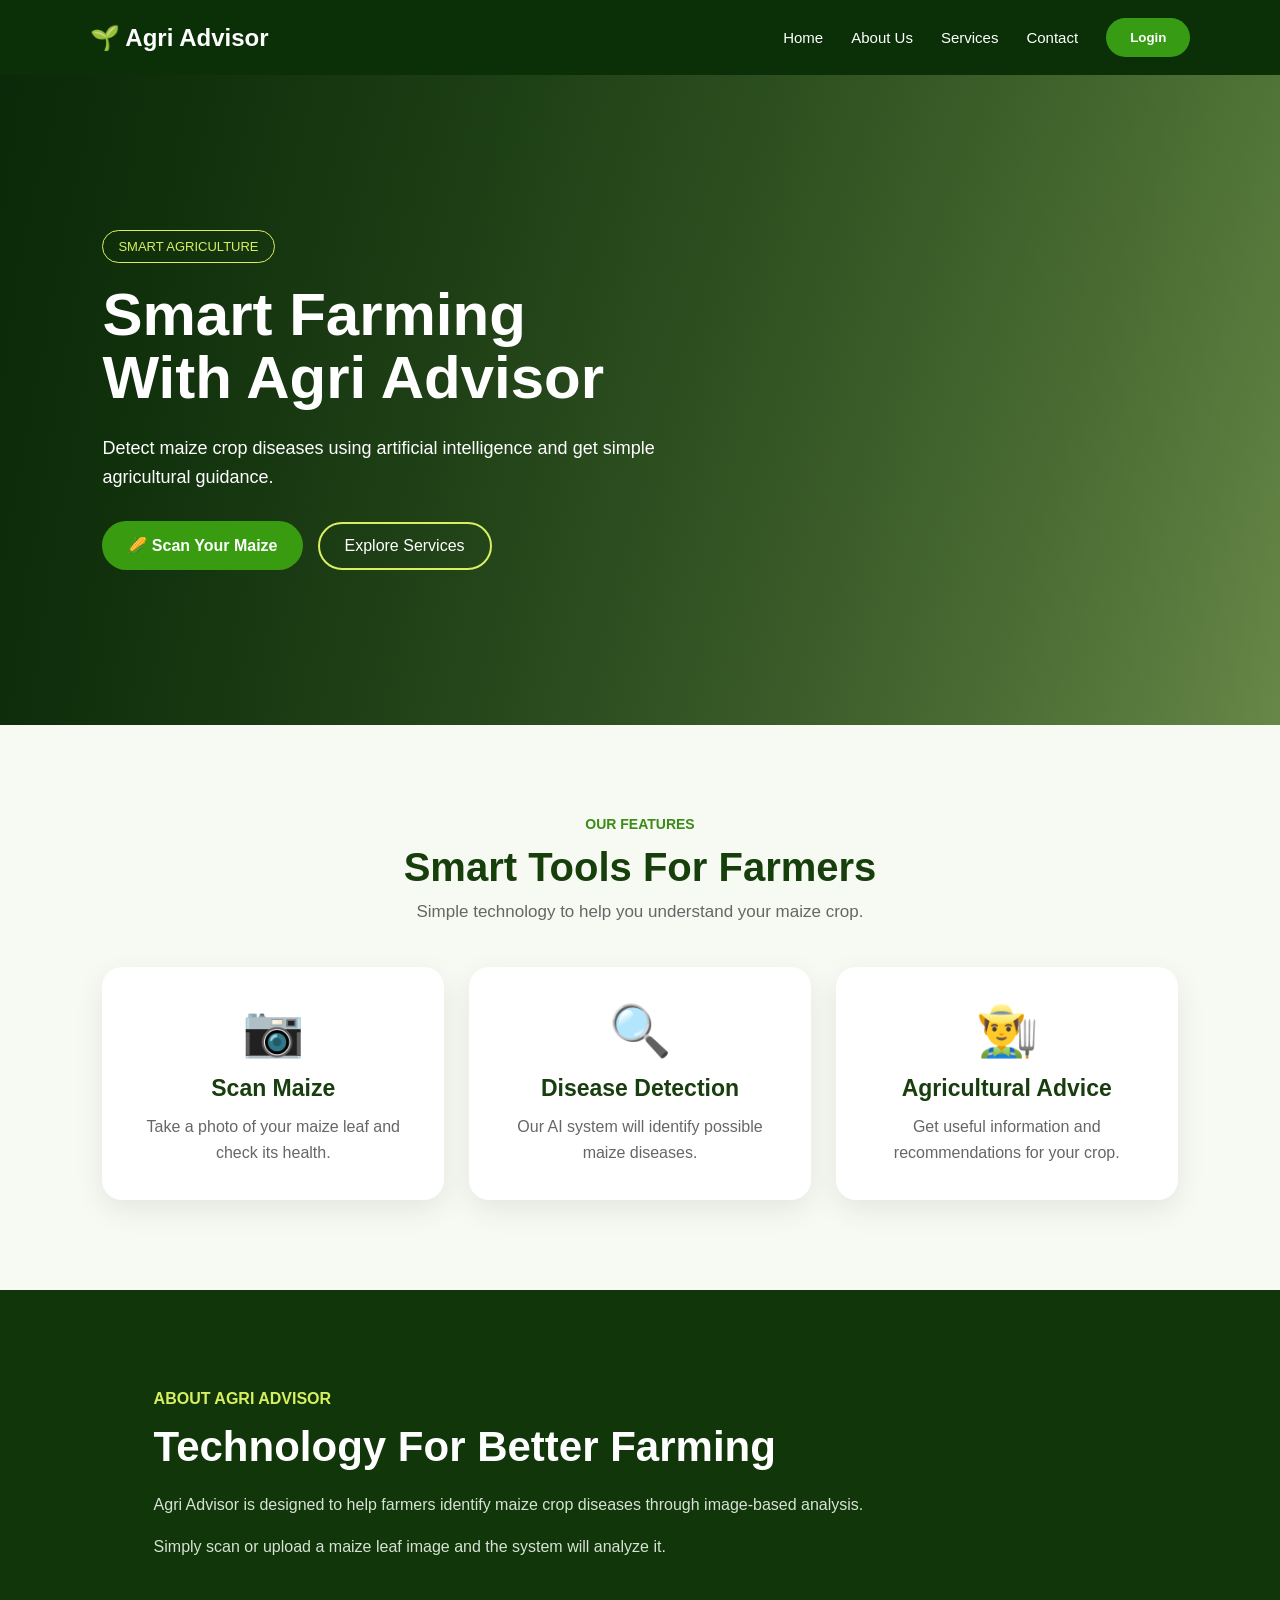
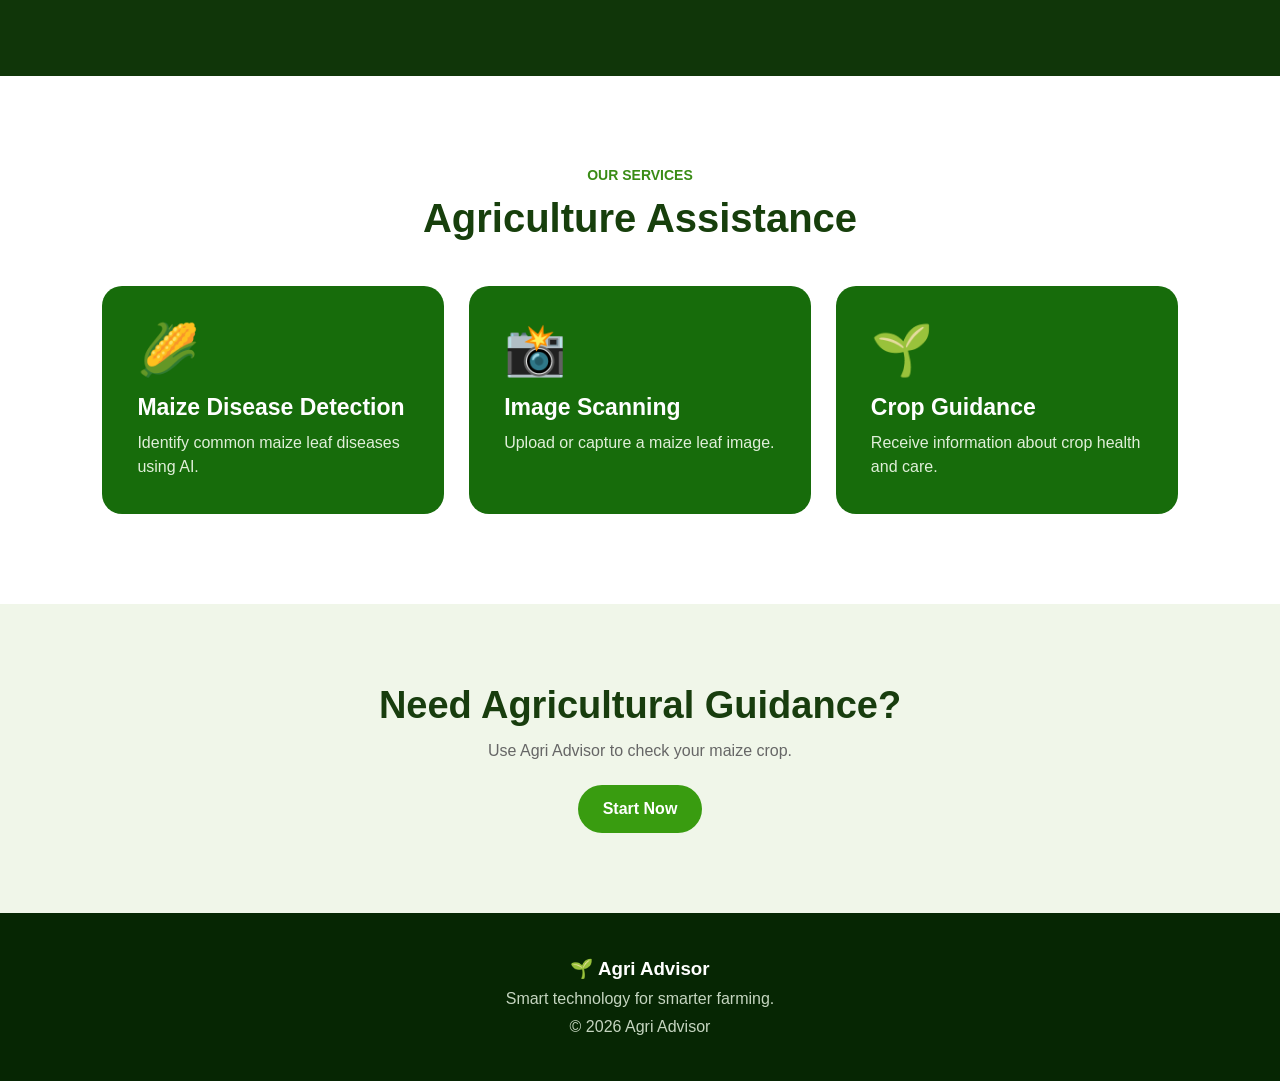
==== index.html @ 48e2f0b3 "Initial commit - Agri Advisor maize disease detection" ====
<!DOCTYPE html>
<html lang="en">

<head>

    <meta charset="UTF-8">

    <meta name="viewport" content="width=device-width, initial-scale=1.0">

    <title>Agri Advisor</title>

    <link rel="stylesheet" href="style.css">

</head>

<body>

    <!-- NAVIGATION BAR -->

    <nav class="navbar">

        <div class="logo">
            🌱 Agri Advisor
        </div>

        <div class="nav-links">

            <a href="#home">Home</a>

            <a href="#about">About Us</a>

            <a href="#services">Services</a>

            <a href="#contact">Contact</a>

            <button onclick="openLogin()">
                Login
            </button>

        </div>

    </nav>


    <!-- HOME / HERO SECTION -->

    <section class="hero" id="home">

        <div class="hero-content">

            <span class="small-title">
                SMART AGRICULTURE
            </span>

            <h1>
                Smart Farming<br>
                With Agri Advisor
            </h1>

            <p>
                Detect maize crop diseases using
                artificial intelligence and get
                simple agricultural guidance.
            </p>

            <div class="hero-buttons">

                <button
                    class="primary-button"
                    onclick="openLogin()">

                    🌽 Scan Your Maize

                </button>

                <a
                    href="#services"
                    class="secondary-button">

                    Explore Services

                </a>

            </div>

        </div>

    </section>


    <!-- FEATURES -->

    <section class="features">

        <div class="section-heading">

            <span>OUR FEATURES</span>

            <h2>
                Smart Tools For Farmers
            </h2>

            <p>
                Simple technology to help you
                understand your maize crop.
            </p>

        </div>


        <div class="feature-container">


            <div class="feature-card">

                <div class="icon">
                    📷
                </div>

                <h3>
                    Scan Maize
                </h3>

                <p>
                    Take a photo of your maize leaf
                    and check its health.
                </p>

            </div>


            <div class="feature-card">

                <div class="icon">
                    🔍
                </div>

                <h3>
                    Disease Detection
                </h3>

                <p>
                    Our AI system will identify
                    possible maize diseases.
                </p>

            </div>


            <div class="feature-card">

                <div class="icon">
                    👨‍🌾
                </div>

                <h3>
                    Agricultural Advice
                </h3>

                <p>
                    Get useful information and
                    recommendations for your crop.
                </p>

            </div>

        </div>

    </section>


    <!-- ABOUT -->

    <section class="about" id="about">

        <div>

            <span>ABOUT AGRI ADVISOR</span>

            <h2>
                Technology For Better Farming
            </h2>

            <p>
                Agri Advisor is designed to help
                farmers identify maize crop diseases
                through image-based analysis.
            </p>

            <p>
                Simply scan or upload a maize leaf
                image and the system will analyze it.
            </p>

        </div>

    </section>


    <!-- SERVICES -->

    <section class="services" id="services">

        <div class="section-heading">

            <span>OUR SERVICES</span>

            <h2>
                Agriculture Assistance
            </h2>

        </div>


        <div class="service-container">

            <div class="service-card">

                🌽

                <h3>
                    Maize Disease Detection
                </h3>

                <p>
                    Identify common maize leaf
                    diseases using AI.
                </p>

            </div>


            <div class="service-card">

                📸

                <h3>
                    Image Scanning
                </h3>

                <p>
                    Upload or capture a maize
                    leaf image.
                </p>

            </div>


            <div class="service-card">

                🌱

                <h3>
                    Crop Guidance
                </h3>

                <p>
                    Receive information about
                    crop health and care.
                </p>

            </div>

        </div>

    </section>


    <!-- CONTACT -->

    <section class="contact" id="contact">

        <h2>
            Need Agricultural Guidance?
        </h2>

        <p>
            Use Agri Advisor to check your maize crop.
        </p>

        <button
            class="primary-button"
            onclick="openLogin()">

            Start Now

        </button>

    </section>


    <!-- FOOTER -->

    <footer>

        <h3>🌱 Agri Advisor</h3>

        <p>
            Smart technology for smarter farming.
        </p>

        <p>
            © 2026 Agri Advisor
        </p>

    </footer>


    <!-- LOGIN POPUP -->

    <div class="login-overlay" id="loginOverlay">

        <div class="login-box">

            <button
                class="close-button"
                onclick="closeLogin()">

                ×

            </button>

            <h2>Login</h2>

            <p>
                Welcome back! Please login to continue.
            </p>


            <div class="input-box">

                <input
                    type="text"
                    placeholder="User Name"
                    id="username">

                <span>👤</span>

            </div>


            <div class="input-box">

                <input
                    type="password"
                    placeholder="Password"
                    id="password">

                <span
                    onclick="togglePassword()">

                    👁

                </span>

            </div>


            <label class="remember">

                <input type="checkbox">

                Remember me

            </label>


            <button
                class="login-button"
                onclick="login()">

                Login

            </button>


            <p class="signup-text">

                Don't have an account?
                <a href="#">Signup</a>

            </p>

        </div>

    </div>


    <script src="script.js"></script>

</body>

</html>
---- style.css ----
* {
    margin: 0;
    padding: 0;
    box-sizing: border-box;
}

html {
    scroll-behavior: smooth;
}

body {
    font-family: Arial, sans-serif;
    color: #183d0e;
}


/* =========================
   NAVBAR
========================= */

.navbar {
    height: 75px;

    padding: 0 7%;

    display: flex;

    justify-content: space-between;

    align-items: center;

    background: #0b3008;

    color: white;
}

.logo {
    font-size: 24px;

    font-weight: bold;
}

.nav-links {
    display: flex;

    align-items: center;

    gap: 28px;
}

.nav-links a {
    color: white;

    text-decoration: none;

    font-size: 15px;
}

.nav-links a:hover {
    color: #d8ef61;
}

.nav-links button {
    border: none;

    background: #379b14;

    color: white;

    padding: 12px 24px;

    border-radius: 25px;

    cursor: pointer;

    font-weight: bold;
}


/* =========================
   HERO
========================= */

.hero {
    min-height: 650px;

    display: flex;

    align-items: center;

    padding: 80px 8%;

    background:
        linear-gradient(
            90deg,
            rgba(5, 35, 5, 0.88),
            rgba(5, 35, 5, 0.25)
        ),
        linear-gradient(
            135deg,
            #315b20,
            #87a95d
        );

    color: white;
}

.hero-content {
    max-width: 650px;
}

.small-title {
    display: inline-block;

    border: 1px solid #d8ef61;

    padding: 8px 15px;

    border-radius: 20px;

    color: #d8ef61;

    font-size: 13px;

    margin-bottom: 20px;
}

.hero h1 {
    font-size: 60px;

    line-height: 1.05;

    margin-bottom: 25px;
}

.hero p {
    max-width: 560px;

    font-size: 18px;

    line-height: 1.6;

    margin-bottom: 30px;
}

.hero-buttons {
    display: flex;

    gap: 15px;

    align-items: center;
}

.primary-button {
    border: none;

    background: #399c10;

    color: white;

    padding: 15px 25px;

    border-radius: 30px;

    font-size: 16px;

    font-weight: bold;

    cursor: pointer;
}

.primary-button:hover {
    background: #2e800c;
}

.secondary-button {
    color: white;

    border: 2px solid #d8ef61;

    padding: 13px 25px;

    border-radius: 30px;

    text-decoration: none;
}


/* =========================
   SECTION HEADING
========================= */

.section-heading {
    text-align: center;

    margin-bottom: 45px;
}

.section-heading span {
    color: #3a8c16;

    font-size: 14px;

    font-weight: bold;
}

.section-heading h2 {
    font-size: 40px;

    margin: 12px 0;

    color: #173f0c;
}

.section-heading p {
    color: #666;

    font-size: 17px;
}


/* =========================
   FEATURES
========================= */

.features {
    padding: 90px 8%;

    background: #f7f9f3;
}

.feature-container {
    display: grid;

    grid-template-columns:
        repeat(3, 1fr);

    gap: 25px;
}

.feature-card {
    background: white;

    padding: 35px;

    border-radius: 20px;

    box-shadow:
        0 10px 30px rgba(0, 0, 0, 0.08);

    text-align: center;

    transition: 0.3s;
}

.feature-card:hover {
    transform: translateY(-8px);
}

.icon {
    font-size: 50px;

    margin-bottom: 15px;
}

.feature-card h3 {
    font-size: 23px;

    margin-bottom: 12px;
}

.feature-card p {
    color: #666;

    line-height: 1.6;
}


/* =========================
   ABOUT
========================= */

.about {
    padding: 100px 12%;

    background: #103609;

    color: white;
}

.about div {
    max-width: 750px;
}

.about span {
    color: #d8ef61;

    font-weight: bold;
}

.about h2 {
    font-size: 42px;

    margin: 15px 0 20px;
}

.about p {
    line-height: 1.7;

    color: #d7e2d4;

    margin-bottom: 15px;
}


/* =========================
   SERVICES
========================= */

.services {
    padding: 90px 8%;
}

.service-container {
    display: grid;

    grid-template-columns:
        repeat(3, 1fr);

    gap: 25px;
}

.service-card {
    padding: 35px;

    background: #176c0b;

    color: white;

    border-radius: 20px;

    font-size: 50px;
}

.service-card h3 {
    font-size: 23px;

    margin: 15px 0 10px;
}

.service-card p {
    font-size: 16px;

    line-height: 1.5;

    color: #e0efd9;
}


/* =========================
   CONTACT
========================= */

.contact {
    padding: 80px 20px;

    text-align: center;

    background: #f0f6e9;
}

.contact h2 {
    font-size: 38px;

    margin-bottom: 15px;
}

.contact p {
    color: #666;

    margin-bottom: 25px;
}


/* =========================
   FOOTER
========================= */

footer {
    background: #062603;

    color: white;

    text-align: center;

    padding: 45px;
}

footer p {
    margin-top: 10px;

    color: #c5d5c0;
}


/* =========================
   LOGIN POPUP
========================= */

.login-overlay {
    position: fixed;

    inset: 0;

    display: none;

    justify-content: center;

    align-items: center;

    background: rgba(0, 0, 0, 0.45);

    backdrop-filter: blur(5px);

    z-index: 1000;
}

.login-overlay.active {
    display: flex;
}

.login-box {
    position: relative;

    width: 460px;

    padding: 45px;

    border: 2px solid rgba(255, 255, 255, 0.8);

    border-radius: 25px;

    background:
        rgba(255, 255, 255, 0.2);

    backdrop-filter: blur(18px);

    color: white;

    box-shadow:
        0 15px 50px rgba(0, 0, 0, 0.3);
}

.login-box h2 {
    font-size: 40px;

    margin-bottom: 10px;
}

.login-box > p {
    margin-bottom: 30px;
}

.close-button {
    position: absolute;

    right: 20px;

    top: 15px;

    border: none;

    background: transparent;

    color: white;

    font-size: 32px;

    cursor: pointer;
}

.input-box {
    position: relative;

    margin-bottom: 20px;
}

.input-box input {
    width: 100%;

    padding: 17px 50px 17px 18px;

    border-radius: 16px;

    border: 1px solid rgba(255, 255, 255, 0.7);

    background: rgba(255, 255, 255, 0.12);

    color: white;

    font-size: 16px;

    outline: none;
}

.input-box input::placeholder {
    color: white;

    opacity: 0.8;
}

.input-box span {
    position: absolute;

    right: 18px;

    top: 50%;

    transform: translateY(-50%);

    cursor: pointer;
}

.remember {
    display: block;

    margin-bottom: 25px;
}

.remember input {
    margin-right: 8px;
}

.login-button {
    width: 100%;

    padding: 16px;

    border: none;

    border-radius: 15px;

    background:
        linear-gradient(
            90deg,
            #b8d568,
            #39870f
        );

    color: white;

    font-size: 19px;

    font-weight: bold;

    cursor: pointer;
}

.signup-text {
    text-align: center;

    margin-top: 22px;
}

.signup-text a {
    color: white;

    font-weight: bold;
}


/* =========================
   MOBILE
========================= */

@media (max-width: 768px) {

    .nav-links a {
        display: none;
    }

    .hero h1 {
        font-size: 42px;
    }

    .hero-buttons {
        flex-direction: column;

        align-items: flex-start;
    }

    .feature-container,
    .service-container {
        grid-template-columns: 1fr;
    }

    .login-box {
        width: 90%;

        padding: 30px;
    }

}
/* =========================
   DASHBOARD
========================= */

.dashboard-hero {

    min-height: 500px;

    padding: 90px 8%;

    display: flex;

    align-items: center;

    color: white;

    background:
        linear-gradient(
            90deg,
            rgba(5, 40, 5, 0.9),
            rgba(5, 40, 5, 0.3)
        ),
        linear-gradient(
            135deg,
            #39722d,
            #8baa62
        );

}

.dashboard-hero h1 {

    font-size: 55px;

    line-height: 1.1;

    margin: 20px 0;

}

.dashboard-hero p {

    max-width: 600px;

    font-size: 18px;

    line-height: 1.6;

    margin-bottom: 30px;

}

.dashboard-button {

    display: inline-block;

    text-decoration: none;

}


.dashboard-section {

    padding: 90px 8%;

    background: #f5f8f1;

}


.dashboard-cards {

    display: grid;

    grid-template-columns:
        repeat(4, 1fr);

    gap: 22px;

}


.dashboard-card {

    background: white;

    padding: 30px;

    border-radius: 20px;

    box-shadow:
        0 10px 30px rgba(0,0,0,0.08);

    transition: 0.3s;

}


.dashboard-card:hover {

    transform: translateY(-7px);

}


.dashboard-icon {

    font-size: 45px;

    margin-bottom: 15px;

}


.dashboard-card h3 {

    font-size: 21px;

    color: #16470c;

    margin-bottom: 12px;

}


.dashboard-card p {

    color: #666;

    line-height: 1.6;

    margin-bottom: 20px;

}


.dashboard-card a {

    color: #328b12;

    font-weight: bold;

    text-decoration: none;

}


/* AI PROCESS */

.ai-process {

    padding: 90px 8%;

    background: #0c3507;

    color: white;

}


.ai-process .section-heading h2 {

    color: white;

}


.process-container {

    display: grid;

    grid-template-columns:
        repeat(4, 1fr);

    gap: 20px;

}


.process-card {

    padding: 30px;

    border: 1px solid
        rgba(255,255,255,0.2);

    border-radius: 20px;

}


.process-card span {

    font-size: 30px;

    color: #d8ef61;

    font-weight: bold;

}


.process-card h3 {

    margin: 15px 0;

}


.process-card p {

    color: #d5dfd2;

    line-height: 1.5;

}


/* DASHBOARD MOBILE */

@media (max-width: 900px) {

    .dashboard-cards {

        grid-template-columns:
            repeat(2, 1fr);

    }

    .process-container {

        grid-template-columns:
            repeat(2, 1fr);

    }

}


@media (max-width: 600px) {

    .dashboard-cards {

        grid-template-columns: 1fr;

    }

    .process-container {

        grid-template-columns: 1fr;

    }

    .dashboard-hero h1 {

        font-size: 40px;

    }

}
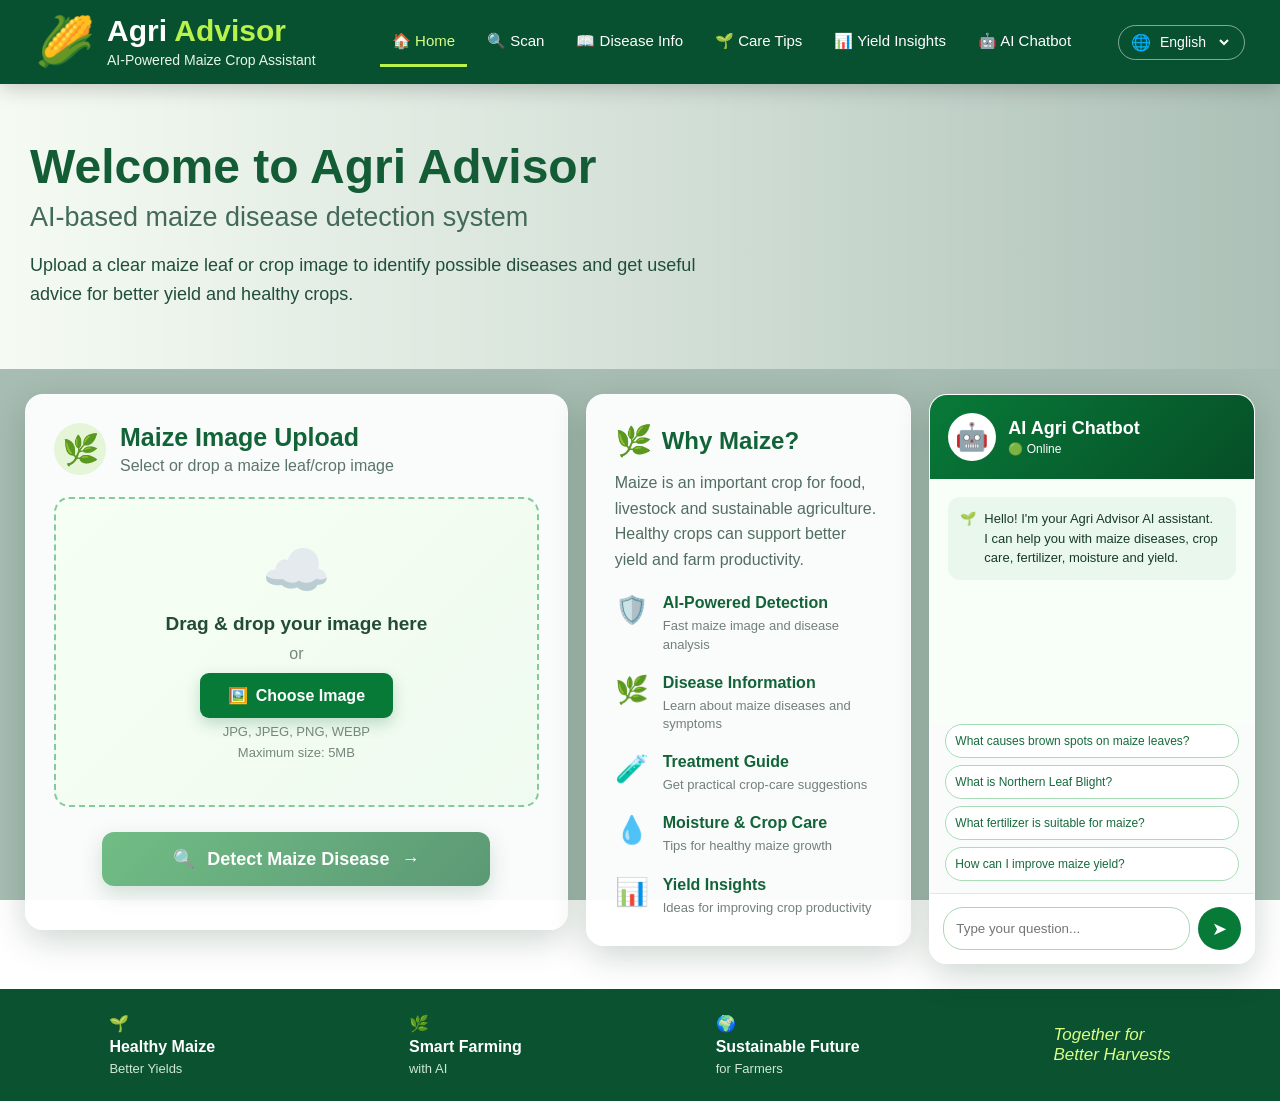
==== commit efa9f18e: "Fix maize detection UI and image upload" ====
--- a/index.html
+++ b/index.html
@@ -5,388 +5,735 @@
 
     <meta charset="UTF-8">
 
-    <meta name="viewport" content="width=device-width, initial-scale=1.0">
-
-    <title>Agri Advisor</title>
-
-    <link rel="stylesheet" href="style.css">
+    <meta
+        name="viewport"
+        content="width=device-width, initial-scale=1.0"
+    >
+
+    <title>Agri Advisor - Maize AI Assistant</title>
+
+    <link
+        rel="stylesheet"
+        href="style.css"
+    >
 
 </head>
 
+
 <body>
 
-    <!-- NAVIGATION BAR -->
-
-    <nav class="navbar">
-
-        <div class="logo">
-            🌱 Agri Advisor
+<!-- =====================================================
+     HEADER
+===================================================== -->
+
+<header class="main-header">
+
+    <div class="header-container">
+
+        <div class="brand">
+
+            <div class="brand-logo">
+                🌽
+            </div>
+
+            <div>
+
+                <h1>
+                    Agri <span>Advisor</span>
+                </h1>
+
+                <p data-i18n="tagline">
+                    AI-Powered Maize Crop Assistant
+                </p>
+
+            </div>
+
         </div>
 
-        <div class="nav-links">
-
-            <a href="#home">Home</a>
-
-            <a href="#about">About Us</a>
-
-            <a href="#services">Services</a>
-
-            <a href="#contact">Contact</a>
-
-            <button onclick="openLogin()">
-                Login
+
+        <nav class="main-nav">
+
+            <a
+                href="#home"
+                class="nav-link active"
+                data-i18n="nav_home"
+            >
+                🏠 Home
+            </a>
+
+            <a
+                href="#scan"
+                class="nav-link"
+                data-i18n="nav_scan"
+            >
+                🔍 Scan
+            </a>
+
+            <a
+                href="#disease-info"
+                class="nav-link"
+                data-i18n="nav_disease"
+            >
+                📖 Disease Info
+            </a>
+
+            <a
+                href="#care"
+                class="nav-link"
+                data-i18n="nav_care"
+            >
+                🌱 Care Tips
+            </a>
+
+            <a
+                href="#yield"
+                class="nav-link"
+                data-i18n="nav_yield"
+            >
+                📊 Yield Insights
+            </a>
+
+            <a
+                href="#chatbot"
+                class="nav-link"
+                data-i18n="nav_chat"
+            >
+                🤖 AI Chatbot
+            </a>
+
+        </nav>
+
+
+        <!-- LANGUAGE -->
+
+        <div class="language-box">
+
+            <span>🌐</span>
+
+            <select id="languageSelector">
+
+                <option value="en">
+                    English
+                </option>
+
+                <option value="kn">
+                    ಕನ್ನಡ
+                </option>
+
+                <option value="hi">
+                    हिन्दी
+                </option>
+
+            </select>
+
+        </div>
+
+    </div>
+
+</header>
+
+
+
+<!-- =====================================================
+     HERO
+===================================================== -->
+
+<section
+    id="home"
+    class="hero-section"
+>
+
+    <div class="hero-overlay">
+
+        <div class="hero-content">
+
+            <h2 data-i18n="hero_title">
+                Welcome to Agri Advisor
+            </h2>
+
+            <h3 data-i18n="hero_subtitle">
+                AI-based maize disease detection system
+            </h3>
+
+            <p data-i18n="hero_text">
+                Upload a clear maize leaf or crop image
+                to identify possible diseases and get
+                useful advice for better yield and healthy crops.
+            </p>
+
+        </div>
+
+    </div>
+
+</section>
+
+
+
+<!-- =====================================================
+     MAIN
+===================================================== -->
+
+<main class="main-container">
+
+
+    <!-- =================================================
+         DETECTION + INFORMATION + CHATBOT
+    ================================================== -->
+
+    <div class="dashboard-grid">
+
+
+        <!-- =================================================
+             DETECTION CARD
+        ================================================== -->
+
+        <section
+            id="scan"
+            class="detection-card"
+        >
+
+            <div class="section-heading">
+
+                <div class="heading-icon">
+                    🌿
+                </div>
+
+                <div>
+
+                    <h2 data-i18n="upload_title">
+                        Maize Image Upload
+                    </h2>
+
+                    <p data-i18n="upload_subtitle">
+                        Select or drop a maize leaf/crop image
+                    </p>
+
+                </div>
+
+            </div>
+
+
+            <!-- UPLOAD BOX -->
+
+            <div
+                id="uploadArea"
+                class="upload-area"
+            >
+
+                <!-- DEFAULT UPLOAD CONTENT -->
+
+                <div
+                    id="uploadContent"
+                    class="upload-content"
+                >
+
+                    <div class="upload-icon">
+                        ☁️
+                    </div>
+
+                    <h3 data-i18n="drag_drop">
+                        Drag & drop your image here
+                    </h3>
+
+                    <p data-i18n="or">
+                        or
+                    </p>
+
+                    <label
+                        for="imageInput"
+                        class="choose-image-button"
+                    >
+
+                        🖼️
+                        <span data-i18n="choose_image">
+                            Choose Image
+                        </span>
+
+                    </label>
+
+                    <p class="format-text">
+                        JPG, JPEG, PNG, WEBP
+                    </p>
+
+                    <p
+                        class="format-text"
+                        data-i18n="max_size"
+                    >
+                        Maximum size: 5MB
+                    </p>
+
+                </div>
+
+
+                <!-- SELECTED IMAGE -->
+
+                <div
+                    id="selectedImageContent"
+                    class="selected-image-content"
+                >
+
+                    <div class="selected-image-header">
+
+                        <span data-i18n="image_ready">
+                            Image Ready
+                        </span>
+
+                        <button
+                            type="button"
+                            id="removeImageButton"
+                            class="image-close-button"
+                        >
+                            ✕
+                        </button>
+
+                    </div>
+
+
+                    <div class="selected-image-wrapper">
+
+                        <img
+                            id="imagePreview"
+                            src=""
+                            alt="Selected maize image"
+                        >
+
+                    </div>
+
+
+                    <div
+                        id="selectedFileName"
+                        class="selected-file-name"
+                    >
+                    </div>
+
+
+                    <div class="image-actions">
+
+                        <button
+                            type="button"
+                            id="changeImageButton"
+                            class="change-image-button"
+                        >
+                            🔄
+                            <span data-i18n="change_image">
+                                Change Image
+                            </span>
+                        </button>
+
+                        <button
+                            type="button"
+                            id="removeImageButton2"
+                            class="remove-image-button"
+                        >
+                            🗑️
+                            <span data-i18n="remove_image">
+                                Remove Image
+                            </span>
+                        </button>
+
+                    </div>
+
+                </div>
+
+
+                <input
+                    type="file"
+                    id="imageInput"
+                    name="file"
+                    accept="image/jpeg,image/png,image/webp"
+                    hidden
+                >
+
+            </div>
+
+
+            <!-- DETECT BUTTON -->
+
+            <button
+                id="detectButton"
+                class="detect-button"
+                disabled
+            >
+
+                <span>
+                    🔍
+                </span>
+
+                <span id="detectButtonText">
+                    Detect Maize Disease
+                </span>
+
+                <span>
+                    →
+                </span>
+
             </button>
 
-        </div>
-
-    </nav>
-
-
-    <!-- HOME / HERO SECTION -->
-
-    <section class="hero" id="home">
-
-        <div class="hero-content">
-
-            <span class="small-title">
-                SMART AGRICULTURE
-            </span>
-
-            <h1>
-                Smart Farming<br>
-                With Agri Advisor
-            </h1>
-
-            <p>
-                Detect maize crop diseases using
-                artificial intelligence and get
-                simple agricultural guidance.
+
+            <!-- LOADING -->
+
+            <div
+                id="loadingSection"
+                class="loading-section"
+            >
+
+                <div class="spinner"></div>
+
+                <p data-i18n="analyzing">
+                    AI is analyzing your maize image...
+                </p>
+
+            </div>
+
+
+            <!-- RESULT -->
+
+            <div
+                id="result"
+                class="result-area"
+            >
+            </div>
+
+        </section>
+
+
+
+        <!-- =================================================
+             INFORMATION CARD
+        ================================================== -->
+
+        <section class="info-card">
+
+            <div class="info-title">
+
+                <span>
+                    🌿
+                </span>
+
+                <h2 data-i18n="why_maize">
+                    Why Maize?
+                </h2>
+
+            </div>
+
+            <p data-i18n="why_maize_text">
+                Maize is an important crop for food,
+                livestock and sustainable agriculture.
+                Healthy crops can support better yield
+                and farm productivity.
             </p>
 
-            <div class="hero-buttons">
+
+            <div class="feature-list">
+
+
+                <div class="feature-item">
+
+                    <div class="feature-icon">
+                        🛡️
+                    </div>
+
+                    <div>
+
+                        <h3 data-i18n="feature_detection">
+                            AI-Powered Detection
+                        </h3>
+
+                        <p data-i18n="feature_detection_text">
+                            Fast maize image and disease analysis
+                        </p>
+
+                    </div>
+
+                </div>
+
+
+                <div
+                    id="disease-info"
+                    class="feature-item"
+                >
+
+                    <div class="feature-icon">
+                        🌿
+                    </div>
+
+                    <div>
+
+                        <h3 data-i18n="feature_disease">
+                            Disease Information
+                        </h3>
+
+                        <p data-i18n="feature_disease_text">
+                            Learn about maize diseases and symptoms
+                        </p>
+
+                    </div>
+
+                </div>
+
+
+                <div
+                    id="care"
+                    class="feature-item"
+                >
+
+                    <div class="feature-icon">
+                        🧪
+                    </div>
+
+                    <div>
+
+                        <h3 data-i18n="feature_treatment">
+                            Treatment Guide
+                        </h3>
+
+                        <p data-i18n="feature_treatment_text">
+                            Get practical crop-care suggestions
+                        </p>
+
+                    </div>
+
+                </div>
+
+
+                <div class="feature-item">
+
+                    <div class="feature-icon">
+                        💧
+                    </div>
+
+                    <div>
+
+                        <h3 data-i18n="feature_moisture">
+                            Moisture & Crop Care
+                        </h3>
+
+                        <p data-i18n="feature_moisture_text">
+                            Tips for healthy maize growth
+                        </p>
+
+                    </div>
+
+                </div>
+
+
+                <div
+                    id="yield"
+                    class="feature-item"
+                >
+
+                    <div class="feature-icon">
+                        📊
+                    </div>
+
+                    <div>
+
+                        <h3 data-i18n="feature_yield">
+                            Yield Insights
+                        </h3>
+
+                        <p data-i18n="feature_yield_text">
+                            Ideas for improving crop productivity
+                        </p>
+
+                    </div>
+
+                </div>
+
+            </div>
+
+        </section>
+
+
+
+        <!-- =================================================
+             AI CHATBOT
+        ================================================== -->
+
+        <section
+            id="chatbot"
+            class="chatbot-card"
+        >
+
+            <div class="chat-header">
+
+                <div class="chat-bot-icon">
+                    🤖
+                </div>
+
+                <div>
+
+                    <h2 data-i18n="chat_title">
+                        AI Agri Chatbot
+                    </h2>
+
+                    <span>
+                        🟢
+                        <span data-i18n="online">
+                            Online
+                        </span>
+                    </span>
+
+                </div>
+
+            </div>
+
+
+            <div
+                id="chatMessages"
+                class="chat-messages"
+            >
+
+                <div class="bot-message">
+
+                    🌱
+
+                    <div>
+
+                        <p data-i18n="chat_welcome">
+                            Hello! I'm your Agri Advisor AI assistant.
+                        </p>
+
+                        <p data-i18n="chat_help">
+                            I can help you with maize diseases,
+                            crop care, fertilizer, moisture and yield.
+                        </p>
+
+                    </div>
+
+                </div>
+
+            </div>
+
+
+            <!-- QUICK QUESTIONS -->
+
+            <div class="quick-questions">
 
                 <button
-                    class="primary-button"
-                    onclick="openLogin()">
-
-                    🌽 Scan Your Maize
-
+                    class="quick-question"
+                    data-question="rust"
+                    data-i18n="question_rust"
+                >
+                    What causes brown spots on maize leaves?
                 </button>
 
-                <a
-                    href="#services"
-                    class="secondary-button">
-
-                    Explore Services
-
-                </a>
-
-            </div>
-
-        </div>
-
-    </section>
-
-
-    <!-- FEATURES -->
-
-    <section class="features">
-
-        <div class="section-heading">
-
-            <span>OUR FEATURES</span>
-
-            <h2>
-                Smart Tools For Farmers
-            </h2>
-
-            <p>
-                Simple technology to help you
-                understand your maize crop.
-            </p>
-
-        </div>
-
-
-        <div class="feature-container">
-
-
-            <div class="feature-card">
-
-                <div class="icon">
-                    📷
-                </div>
-
-                <h3>
-                    Scan Maize
-                </h3>
-
-                <p>
-                    Take a photo of your maize leaf
-                    and check its health.
-                </p>
-
-            </div>
-
-
-            <div class="feature-card">
-
-                <div class="icon">
-                    🔍
-                </div>
-
-                <h3>
-                    Disease Detection
-                </h3>
-
-                <p>
-                    Our AI system will identify
-                    possible maize diseases.
-                </p>
-
-            </div>
-
-
-            <div class="feature-card">
-
-                <div class="icon">
-                    👨‍🌾
-                </div>
-
-                <h3>
-                    Agricultural Advice
-                </h3>
-
-                <p>
-                    Get useful information and
-                    recommendations for your crop.
-                </p>
-
-            </div>
-
-        </div>
-
-    </section>
-
-
-    <!-- ABOUT -->
-
-    <section class="about" id="about">
-
-        <div>
-
-            <span>ABOUT AGRI ADVISOR</span>
-
-            <h2>
-                Technology For Better Farming
-            </h2>
-
-            <p>
-                Agri Advisor is designed to help
-                farmers identify maize crop diseases
-                through image-based analysis.
-            </p>
-
-            <p>
-                Simply scan or upload a maize leaf
-                image and the system will analyze it.
-            </p>
-
-        </div>
-
-    </section>
-
-
-    <!-- SERVICES -->
-
-    <section class="services" id="services">
-
-        <div class="section-heading">
-
-            <span>OUR SERVICES</span>
-
-            <h2>
-                Agriculture Assistance
-            </h2>
-
-        </div>
-
-
-        <div class="service-container">
-
-            <div class="service-card">
-
-                🌽
-
-                <h3>
-                    Maize Disease Detection
-                </h3>
-
-                <p>
-                    Identify common maize leaf
-                    diseases using AI.
-                </p>
-
-            </div>
-
-
-            <div class="service-card">
-
-                📸
-
-                <h3>
-                    Image Scanning
-                </h3>
-
-                <p>
-                    Upload or capture a maize
-                    leaf image.
-                </p>
-
-            </div>
-
-
-            <div class="service-card">
-
-                🌱
-
-                <h3>
-                    Crop Guidance
-                </h3>
-
-                <p>
-                    Receive information about
-                    crop health and care.
-                </p>
-
-            </div>
-
-        </div>
-
-    </section>
-
-
-    <!-- CONTACT -->
-
-    <section class="contact" id="contact">
-
-        <h2>
-            Need Agricultural Guidance?
-        </h2>
-
-        <p>
-            Use Agri Advisor to check your maize crop.
-        </p>
-
-        <button
-            class="primary-button"
-            onclick="openLogin()">
-
-            Start Now
-
-        </button>
-
-    </section>
-
-
-    <!-- FOOTER -->
-
-    <footer>
-
-        <h3>🌱 Agri Advisor</h3>
-
-        <p>
-            Smart technology for smarter farming.
-        </p>
-
-        <p>
-            © 2026 Agri Advisor
-        </p>
-
-    </footer>
-
-
-    <!-- LOGIN POPUP -->
-
-    <div class="login-overlay" id="loginOverlay">
-
-        <div class="login-box">
-
-            <button
-                class="close-button"
-                onclick="closeLogin()">
-
-                ×
-
-            </button>
-
-            <h2>Login</h2>
-
-            <p>
-                Welcome back! Please login to continue.
-            </p>
-
-
-            <div class="input-box">
+                <button
+                    class="quick-question"
+                    data-question="blight"
+                    data-i18n="question_blight"
+                >
+                    What is Northern Leaf Blight?
+                </button>
+
+                <button
+                    class="quick-question"
+                    data-question="fertilizer"
+                    data-i18n="question_fertilizer"
+                >
+                    What fertilizer is suitable for maize?
+                </button>
+
+                <button
+                    class="quick-question"
+                    data-question="yield"
+                    data-i18n="question_yield"
+                >
+                    How can I improve maize yield?
+                </button>
+
+            </div>
+
+
+            <!-- CHAT INPUT -->
+
+            <div class="chat-input-area">
 
                 <input
+                    id="chatInput"
                     type="text"
-                    placeholder="User Name"
-                    id="username">
-
-                <span>👤</span>
-
-            </div>
-
-
-            <div class="input-box">
-
-                <input
-                    type="password"
-                    placeholder="Password"
-                    id="password">
-
-                <span
-                    onclick="togglePassword()">
-
-                    👁
-
-                </span>
-
-            </div>
-
-
-            <label class="remember">
-
-                <input type="checkbox">
-
-                Remember me
-
-            </label>
-
-
-            <button
-                class="login-button"
-                onclick="login()">
-
-                Login
-
-            </button>
-
-
-            <p class="signup-text">
-
-                Don't have an account?
-                <a href="#">Signup</a>
-
-            </p>
-
-        </div>
+                    data-i18n-placeholder="chat_placeholder"
+                    placeholder="Type your question..."
+                >
+
+                <button
+                    id="sendChatButton"
+                    type="button"
+                >
+                    ➤
+                </button>
+
+            </div>
+
+        </section>
 
     </div>
 
-
-    <script src="script.js"></script>
+</main>
+
+
+
+<!-- =====================================================
+     FOOTER
+===================================================== -->
+
+<footer class="footer">
+
+    <div>
+
+        🌱
+
+        <strong data-i18n="footer_healthy">
+            Healthy Maize
+        </strong>
+
+        <span data-i18n="footer_yield">
+            Better Yields
+        </span>
+
+    </div>
+
+
+    <div>
+
+        🌿
+
+        <strong data-i18n="footer_smart">
+            Smart Farming
+        </strong>
+
+        <span>
+            with AI
+        </span>
+
+    </div>
+
+
+    <div>
+
+        🌍
+
+        <strong data-i18n="footer_future">
+            Sustainable Future
+        </strong>
+
+        <span data-i18n="footer_farmers">
+            for Farmers
+        </span>
+
+    </div>
+
+
+    <div class="footer-slogan">
+        Together for<br>
+        Better Harvests
+    </div>
+
+</footer>
+
+
+
+<script src="script.js"></script>
 
 </body>
 
--- a/style.css
+++ b/style.css
@@ -1,863 +1,1179 @@
+/* =========================================================
+   AGRI ADVISOR - FINAL GREEN AGRICULTURAL UI
+========================================================= */
+
 * {
+    box-sizing: border-box;
     margin: 0;
     padding: 0;
-    box-sizing: border-box;
-}
+}
+
 
 html {
     scroll-behavior: smooth;
 }
 
+
 body {
-    font-family: Arial, sans-serif;
-    color: #183d0e;
-}
-
-
-/* =========================
-   NAVBAR
-========================= */
-
-.navbar {
-    height: 75px;
-
-    padding: 0 7%;
-
-    display: flex;
-
-    justify-content: space-between;
-
-    align-items: center;
-
-    background: #0b3008;
+    font-family:
+        Arial,
+        Helvetica,
+        sans-serif;
+
+    background:
+        linear-gradient(
+            rgba(5, 65, 35, 0.35),
+            rgba(5, 65, 35, 0.35)
+        ),
+        url("https://images.unsplash.com/photo-1500382017468-9049fed747ef?auto=format&fit=crop&w=2000&q=85");
+
+    background-size: cover;
+    background-position: center;
+    background-attachment: fixed;
+
+    color: #173b27;
+
+    min-height: 100vh;
+}
+
+
+/* =========================================================
+   HEADER
+========================================================= */
+
+.main-header {
+    background: rgba(0, 76, 43, 0.96);
 
     color: white;
-}
-
-.logo {
-    font-size: 24px;
-
-    font-weight: bold;
-}
-
-.nav-links {
-    display: flex;
-
-    align-items: center;
-
-    gap: 28px;
-}
-
-.nav-links a {
+
+    position: sticky;
+
+    top: 0;
+
+    z-index: 1000;
+
+    box-shadow:
+        0 4px 20px rgba(0,0,0,0.20);
+}
+
+
+.header-container {
+    max-width: 1500px;
+
+    margin: auto;
+
+    padding: 14px 35px;
+
+    display: flex;
+
+    align-items: center;
+
+    gap: 25px;
+}
+
+
+.brand {
+    display: flex;
+
+    align-items: center;
+
+    gap: 12px;
+
+    min-width: 310px;
+}
+
+
+.brand-logo {
+    font-size: 48px;
+}
+
+
+.brand h1 {
+    font-size: 30px;
+
+    line-height: 1;
+
     color: white;
+}
+
+
+.brand h1 span {
+    color: #b7f34b;
+}
+
+
+.brand p {
+    margin-top: 6px;
+
+    font-size: 14px;
+
+    color: #e8f5e9;
+}
+
+
+.main-nav {
+    display: flex;
+
+    align-items: center;
+
+    justify-content: center;
+
+    gap: 8px;
+
+    flex: 1;
+}
+
+
+.nav-link {
+    color: white;
 
     text-decoration: none;
 
+    padding: 14px 12px;
+
     font-size: 15px;
-}
-
-.nav-links a:hover {
-    color: #d8ef61;
-}
-
-.nav-links button {
+
+    border-bottom: 3px solid transparent;
+
+    transition: 0.2s;
+}
+
+
+.nav-link:hover,
+.nav-link.active {
+    border-bottom-color: #b7f34b;
+
+    color: #d8ff86;
+}
+
+
+.language-box {
+    display: flex;
+
+    align-items: center;
+
+    gap: 5px;
+
+    border: 1px solid rgba(255,255,255,0.5);
+
+    border-radius: 25px;
+
+    padding: 7px 12px;
+}
+
+
+.language-box select {
+    background: transparent;
+
+    color: white;
+
     border: none;
 
-    background: #379b14;
-
-    color: white;
-
-    padding: 12px 24px;
-
-    border-radius: 25px;
+    outline: none;
+
+    font-size: 14px;
 
     cursor: pointer;
-
-    font-weight: bold;
-}
-
-
-/* =========================
+}
+
+
+.language-box option {
+    color: #173b27;
+
+    background: white;
+}
+
+
+/* =========================================================
    HERO
-========================= */
-
-.hero {
-    min-height: 650px;
-
-    display: flex;
-
-    align-items: center;
-
-    padding: 80px 8%;
+========================================================= */
+
+.hero-section {
+    min-height: 285px;
 
     background:
         linear-gradient(
             90deg,
-            rgba(5, 35, 5, 0.88),
-            rgba(5, 35, 5, 0.25)
-        ),
+            rgba(250,255,247,0.94),
+            rgba(250,255,247,0.55),
+            rgba(250,255,247,0.05)
+        );
+}
+
+
+.hero-content {
+    max-width: 1300px;
+
+    margin: auto;
+
+    padding: 55px 30px 40px;
+}
+
+
+.hero-content h2 {
+    font-size: 48px;
+
+    color: #145c35;
+}
+
+
+.hero-content h3 {
+    margin-top: 8px;
+
+    font-size: 27px;
+
+    font-weight: 400;
+
+    color: #42695a;
+}
+
+
+.hero-content p {
+    margin-top: 18px;
+
+    max-width: 720px;
+
+    font-size: 18px;
+
+    line-height: 1.6;
+
+    color: #214d3b;
+}
+
+
+/* =========================================================
+   MAIN
+========================================================= */
+
+.main-container {
+    max-width: 1450px;
+
+    margin: auto;
+
+    padding: 25px;
+}
+
+
+.dashboard-grid {
+    display: grid;
+
+    grid-template-columns:
+        1.5fr
+        0.9fr
+        0.9fr;
+
+    gap: 18px;
+
+    align-items: start;
+}
+
+
+/* =========================================================
+   COMMON CARDS
+========================================================= */
+
+.detection-card,
+.info-card,
+.chatbot-card {
+    background:
+        rgba(255,255,255,0.94);
+
+    border-radius: 18px;
+
+    padding: 28px;
+
+    box-shadow:
+        0 10px 35px rgba(0,50,25,0.20);
+
+    border:
+        1px solid rgba(255,255,255,0.8);
+}
+
+
+/* =========================================================
+   SECTION HEADING
+========================================================= */
+
+.section-heading {
+    display: flex;
+
+    align-items: center;
+
+    gap: 14px;
+
+    margin-bottom: 22px;
+}
+
+
+.heading-icon {
+    width: 52px;
+
+    height: 52px;
+
+    border-radius: 50%;
+
+    background: #e5f6d8;
+
+    display: flex;
+
+    align-items: center;
+
+    justify-content: center;
+
+    font-size: 30px;
+}
+
+
+.section-heading h2 {
+    color: #126438;
+
+    font-size: 25px;
+}
+
+
+.section-heading p {
+    margin-top: 5px;
+
+    color: #5c7569;
+}
+
+
+/* =========================================================
+   UPLOAD AREA
+========================================================= */
+
+.upload-area {
+    min-height: 310px;
+
+    border:
+        2px dashed #86c99b;
+
+    border-radius: 15px;
+
+    background:
         linear-gradient(
             135deg,
-            #315b20,
-            #87a95d
+            #f6fff3,
+            #effaf0
         );
 
+    display: flex;
+
+    align-items: center;
+
+    justify-content: center;
+
+    text-align: center;
+
+    padding: 20px;
+
+    transition: 0.25s;
+}
+
+
+.upload-area.drag-over {
+    border-color: #087a38;
+
+    background: #e2f7e4;
+}
+
+
+.upload-content {
+    width: 100%;
+}
+
+
+.upload-icon {
+    font-size: 55px;
+
+    margin-bottom: 10px;
+}
+
+
+.upload-content h3 {
+    font-size: 19px;
+
+    color: #234b38;
+}
+
+
+.upload-content p {
+    margin: 10px 0;
+
+    color: #75877d;
+}
+
+
+.choose-image-button {
+    display: inline-flex;
+
+    align-items: center;
+
+    gap: 8px;
+
+    background:
+        #087a38;
+
     color: white;
-}
-
-.hero-content {
-    max-width: 650px;
-}
-
-.small-title {
-    display: inline-block;
-
-    border: 1px solid #d8ef61;
-
-    padding: 8px 15px;
-
-    border-radius: 20px;
-
-    color: #d8ef61;
-
+
+    padding: 13px 28px;
+
+    border-radius: 9px;
+
+    cursor: pointer;
+
+    font-weight: bold;
+
+    box-shadow:
+        0 6px 15px rgba(0,100,50,0.22);
+
+    transition: 0.2s;
+}
+
+
+.choose-image-button:hover {
+    background: #075e2d;
+
+    transform: translateY(-2px);
+}
+
+
+.format-text {
     font-size: 13px;
 
-    margin-bottom: 20px;
-}
-
-.hero h1 {
-    font-size: 60px;
-
-    line-height: 1.05;
-
-    margin-bottom: 25px;
-}
-
-.hero p {
-    max-width: 560px;
-
-    font-size: 18px;
-
-    line-height: 1.6;
-
-    margin-bottom: 30px;
-}
-
-.hero-buttons {
-    display: flex;
-
-    gap: 15px;
-
-    align-items: center;
-}
-
-.primary-button {
+    margin: 6px !important;
+}
+
+
+/* =========================================================
+   SELECTED IMAGE
+========================================================= */
+
+.selected-image-content {
+    display: none;
+
+    width: 100%;
+}
+
+
+.selected-image-header {
+    display: flex;
+
+    justify-content: space-between;
+
+    align-items: center;
+
+    color: #126438;
+
+    font-weight: bold;
+
+    margin-bottom: 12px;
+}
+
+
+.image-close-button {
     border: none;
 
-    background: #399c10;
-
-    color: white;
-
-    padding: 15px 25px;
-
-    border-radius: 30px;
-
-    font-size: 16px;
+    background: #ffe4e4;
+
+    color: #c62828;
+
+    width: 32px;
+
+    height: 32px;
+
+    border-radius: 50%;
+
+    cursor: pointer;
+}
+
+
+.selected-image-wrapper {
+    width: 100%;
+
+    height: 205px;
+
+    display: flex;
+
+    justify-content: center;
+
+    align-items: center;
+
+    overflow: hidden;
+
+    border-radius: 12px;
+
+    background: #dcebdc;
+}
+
+
+.selected-image-wrapper img {
+    width: 100%;
+
+    height: 100%;
+
+    object-fit: contain;
+}
+
+
+.selected-file-name {
+    margin-top: 10px;
+
+    color: #4e6c5d;
+
+    font-size: 14px;
+}
+
+
+.image-actions {
+    display: flex;
+
+    justify-content: center;
+
+    gap: 10px;
+
+    margin-top: 15px;
+
+    flex-wrap: wrap;
+}
+
+
+.change-image-button,
+.remove-image-button {
+    padding: 10px 18px;
+
+    border-radius: 8px;
+
+    cursor: pointer;
 
     font-weight: bold;
 
-    cursor: pointer;
-}
-
-.primary-button:hover {
-    background: #2e800c;
-}
-
-.secondary-button {
-    color: white;
-
-    border: 2px solid #d8ef61;
-
-    padding: 13px 25px;
-
-    border-radius: 30px;
-
-    text-decoration: none;
-}
-
-
-/* =========================
-   SECTION HEADING
-========================= */
-
-.section-heading {
-    text-align: center;
-
-    margin-bottom: 45px;
-}
-
-.section-heading span {
-    color: #3a8c16;
-
-    font-size: 14px;
-
-    font-weight: bold;
-}
-
-.section-heading h2 {
-    font-size: 40px;
-
-    margin: 12px 0;
-
-    color: #173f0c;
-}
-
-.section-heading p {
-    color: #666;
-
-    font-size: 17px;
-}
-
-
-/* =========================
-   FEATURES
-========================= */
-
-.features {
-    padding: 90px 8%;
-
-    background: #f7f9f3;
-}
-
-.feature-container {
-    display: grid;
-
-    grid-template-columns:
-        repeat(3, 1fr);
-
-    gap: 25px;
-}
-
-.feature-card {
     background: white;
-
-    padding: 35px;
-
-    border-radius: 20px;
-
-    box-shadow:
-        0 10px 30px rgba(0, 0, 0, 0.08);
-
-    text-align: center;
-
-    transition: 0.3s;
-}
-
-.feature-card:hover {
-    transform: translateY(-8px);
-}
-
-.icon {
-    font-size: 50px;
-
-    margin-bottom: 15px;
-}
-
-.feature-card h3 {
-    font-size: 23px;
-
-    margin-bottom: 12px;
-}
-
-.feature-card p {
-    color: #666;
-
-    line-height: 1.6;
-}
-
-
-/* =========================
-   ABOUT
-========================= */
-
-.about {
-    padding: 100px 12%;
-
-    background: #103609;
-
-    color: white;
-}
-
-.about div {
-    max-width: 750px;
-}
-
-.about span {
-    color: #d8ef61;
-
-    font-weight: bold;
-}
-
-.about h2 {
-    font-size: 42px;
-
-    margin: 15px 0 20px;
-}
-
-.about p {
-    line-height: 1.7;
-
-    color: #d7e2d4;
-
-    margin-bottom: 15px;
-}
-
-
-/* =========================
-   SERVICES
-========================= */
-
-.services {
-    padding: 90px 8%;
-}
-
-.service-container {
-    display: grid;
-
-    grid-template-columns:
-        repeat(3, 1fr);
-
-    gap: 25px;
-}
-
-.service-card {
-    padding: 35px;
-
-    background: #176c0b;
-
-    color: white;
-
-    border-radius: 20px;
-
-    font-size: 50px;
-}
-
-.service-card h3 {
-    font-size: 23px;
-
-    margin: 15px 0 10px;
-}
-
-.service-card p {
-    font-size: 16px;
-
-    line-height: 1.5;
-
-    color: #e0efd9;
-}
-
-
-/* =========================
-   CONTACT
-========================= */
-
-.contact {
-    padding: 80px 20px;
-
-    text-align: center;
-
-    background: #f0f6e9;
-}
-
-.contact h2 {
-    font-size: 38px;
-
-    margin-bottom: 15px;
-}
-
-.contact p {
-    color: #666;
-
-    margin-bottom: 25px;
-}
-
-
-/* =========================
-   FOOTER
-========================= */
-
-footer {
-    background: #062603;
-
-    color: white;
-
-    text-align: center;
-
-    padding: 45px;
-}
-
-footer p {
-    margin-top: 10px;
-
-    color: #c5d5c0;
-}
-
-
-/* =========================
-   LOGIN POPUP
-========================= */
-
-.login-overlay {
-    position: fixed;
-
-    inset: 0;
-
-    display: none;
+}
+
+
+.change-image-button {
+    border: 1px solid #48a86b;
+
+    color: #14733b;
+}
+
+
+.remove-image-button {
+    border: 1px solid #e7a0a0;
+
+    color: #c62828;
+}
+
+
+/* =========================================================
+   DETECT BUTTON
+========================================================= */
+
+.detect-button {
+    width: 80%;
+
+    margin: 25px auto 15px;
+
+    display: flex;
+
+    align-items: center;
 
     justify-content: center;
 
-    align-items: center;
-
-    background: rgba(0, 0, 0, 0.45);
-
-    backdrop-filter: blur(5px);
-
-    z-index: 1000;
-}
-
-.login-overlay.active {
-    display: flex;
-}
-
-.login-box {
-    position: relative;
-
-    width: 460px;
-
-    padding: 45px;
-
-    border: 2px solid rgba(255, 255, 255, 0.8);
-
-    border-radius: 25px;
-
-    background:
-        rgba(255, 255, 255, 0.2);
-
-    backdrop-filter: blur(18px);
-
-    color: white;
-
-    box-shadow:
-        0 15px 50px rgba(0, 0, 0, 0.3);
-}
-
-.login-box h2 {
-    font-size: 40px;
-
-    margin-bottom: 10px;
-}
-
-.login-box > p {
-    margin-bottom: 30px;
-}
-
-.close-button {
-    position: absolute;
-
-    right: 20px;
-
-    top: 15px;
+    gap: 12px;
+
+    padding: 16px;
 
     border: none;
 
-    background: transparent;
-
-    color: white;
-
-    font-size: 32px;
-
-    cursor: pointer;
-}
-
-.input-box {
-    position: relative;
-
-    margin-bottom: 20px;
-}
-
-.input-box input {
-    width: 100%;
-
-    padding: 17px 50px 17px 18px;
-
-    border-radius: 16px;
-
-    border: 1px solid rgba(255, 255, 255, 0.7);
-
-    background: rgba(255, 255, 255, 0.12);
-
-    color: white;
-
-    font-size: 16px;
-
-    outline: none;
-}
-
-.input-box input::placeholder {
-    color: white;
-
-    opacity: 0.8;
-}
-
-.input-box span {
-    position: absolute;
-
-    right: 18px;
-
-    top: 50%;
-
-    transform: translateY(-50%);
-
-    cursor: pointer;
-}
-
-.remember {
-    display: block;
-
-    margin-bottom: 25px;
-}
-
-.remember input {
-    margin-right: 8px;
-}
-
-.login-button {
-    width: 100%;
-
-    padding: 16px;
-
-    border: none;
-
-    border-radius: 15px;
+    border-radius: 12px;
 
     background:
         linear-gradient(
-            90deg,
-            #b8d568,
-            #39870f
+            135deg,
+            #299d48,
+            #08652e
         );
 
     color: white;
 
-    font-size: 19px;
+    font-size: 18px;
 
     font-weight: bold;
 
     cursor: pointer;
-}
-
-.signup-text {
+
+    box-shadow:
+        0 8px 20px rgba(0,90,40,0.25);
+
+    transition: 0.2s;
+}
+
+
+.detect-button:hover:not(:disabled) {
+    transform: translateY(-2px);
+
+    box-shadow:
+        0 12px 25px rgba(0,90,40,0.32);
+}
+
+
+.detect-button:disabled {
+    opacity: 0.45;
+
+    cursor: not-allowed;
+}
+
+
+/* =========================================================
+   LOADING
+========================================================= */
+
+.loading-section {
+    display: none;
+
     text-align: center;
 
-    margin-top: 22px;
-}
-
-.signup-text a {
-    color: white;
-
-    font-weight: bold;
-}
-
-
-/* =========================
-   MOBILE
-========================= */
-
-@media (max-width: 768px) {
-
-    .nav-links a {
-        display: none;
-    }
-
-    .hero h1 {
-        font-size: 42px;
-    }
-
-    .hero-buttons {
-        flex-direction: column;
-
-        align-items: flex-start;
-    }
-
-    .feature-container,
-    .service-container {
-        grid-template-columns: 1fr;
-    }
-
-    .login-box {
-        width: 90%;
-
-        padding: 30px;
-    }
-
-}
-/* =========================
-   DASHBOARD
-========================= */
-
-.dashboard-hero {
-
-    min-height: 500px;
-
-    padding: 90px 8%;
-
-    display: flex;
-
-    align-items: center;
-
-    color: white;
-
+    padding: 18px;
+}
+
+
+.spinner {
+    width: 35px;
+
+    height: 35px;
+
+    border:
+        4px solid #d7eadb;
+
+    border-top-color:
+        #087a38;
+
+    border-radius: 50%;
+
+    animation:
+        spin 0.8s linear infinite;
+
+    margin: auto auto 10px;
+}
+
+
+@keyframes spin {
+
+    to {
+        transform: rotate(360deg);
+    }
+
+}
+
+
+/* =========================================================
+   RESULT
+========================================================= */
+
+.result-area {
+    margin-top: 10px;
+}
+
+
+.success-result,
+.rejected-result {
+    border-radius: 14px;
+
+    padding: 20px;
+
+    margin-top: 15px;
+}
+
+
+.success-result {
+    background: #f0fff2;
+
+    border:
+        1px solid #9bd5a6;
+}
+
+
+.rejected-result {
+    background: #fff5f5;
+
+    border:
+        1px solid #e8aaaa;
+}
+
+
+.result-icon {
+    font-size: 30px;
+
+    margin-bottom: 8px;
+}
+
+
+.success-result h2 {
+    color: #146b38;
+
+    margin-bottom: 12px;
+}
+
+
+.rejected-result h2 {
+    color: #bd2e2e;
+
+    margin-bottom: 12px;
+}
+
+
+.result-item {
+    display: flex;
+
+    justify-content: space-between;
+
+    gap: 20px;
+
+    padding: 12px 0;
+
+    border-bottom:
+        1px solid #dcebdd;
+}
+
+
+.result-item strong {
+    color: #0b7137;
+}
+
+
+.advice-box,
+.yield-box {
+    margin-top: 15px;
+
+    padding: 15px;
+
+    border-radius: 10px;
+
+    background: white;
+}
+
+
+.advice-box h3,
+.yield-box h3 {
+    color: #126438;
+
+    margin-bottom: 6px;
+}
+
+
+/* =========================================================
+   INFORMATION CARD
+========================================================= */
+
+.info-title {
+    display: flex;
+
+    align-items: center;
+
+    gap: 10px;
+
+    margin-bottom: 12px;
+}
+
+
+.info-title span {
+    font-size: 30px;
+}
+
+
+.info-title h2 {
+    color: #126438;
+}
+
+
+.info-card > p {
+    color: #526e61;
+
+    line-height: 1.6;
+
+    margin-bottom: 22px;
+}
+
+
+.feature-list {
+    display: flex;
+
+    flex-direction: column;
+
+    gap: 20px;
+}
+
+
+.feature-item {
+    display: flex;
+
+    gap: 13px;
+
+    align-items: flex-start;
+}
+
+
+.feature-icon {
+    font-size: 27px;
+
+    min-width: 35px;
+}
+
+
+.feature-item h3 {
+    color: #126438;
+
+    font-size: 16px;
+
+    margin-bottom: 5px;
+}
+
+
+.feature-item p {
+    color: #718178;
+
+    font-size: 13px;
+
+    line-height: 1.4;
+}
+
+
+/* =========================================================
+   CHATBOT
+========================================================= */
+
+.chatbot-card {
+    padding: 0;
+
+    overflow: hidden;
+
+    min-height: 570px;
+
+    display: flex;
+
+    flex-direction: column;
+}
+
+
+.chat-header {
     background:
         linear-gradient(
-            90deg,
-            rgba(5, 40, 5, 0.9),
-            rgba(5, 40, 5, 0.3)
-        ),
-        linear-gradient(
             135deg,
-            #39722d,
-            #8baa62
+            #087a38,
+            #064e27
         );
 
-}
-
-.dashboard-hero h1 {
-
-    font-size: 55px;
-
-    line-height: 1.1;
-
-    margin: 20px 0;
-
-}
-
-.dashboard-hero p {
-
-    max-width: 600px;
-
+    color: white;
+
+    padding: 18px;
+
+    display: flex;
+
+    align-items: center;
+
+    gap: 12px;
+}
+
+
+.chat-bot-icon {
+    width: 48px;
+
+    height: 48px;
+
+    border-radius: 50%;
+
+    background: white;
+
+    display: flex;
+
+    justify-content: center;
+
+    align-items: center;
+
+    font-size: 27px;
+}
+
+
+.chat-header h2 {
     font-size: 18px;
-
-    line-height: 1.6;
-
-    margin-bottom: 30px;
-
-}
-
-.dashboard-button {
-
-    display: inline-block;
-
-    text-decoration: none;
-
-}
-
-
-.dashboard-section {
-
-    padding: 90px 8%;
-
-    background: #f5f8f1;
-
-}
-
-
-.dashboard-cards {
-
-    display: grid;
-
-    grid-template-columns:
-        repeat(4, 1fr);
-
-    gap: 22px;
-
-}
-
-
-.dashboard-card {
+}
+
+
+.chat-header span {
+    font-size: 12px;
+}
+
+
+.chat-messages {
+    flex: 1;
+
+    padding: 18px;
+
+    overflow-y: auto;
+
+    min-height: 180px;
+
+    background: #f8fff8;
+}
+
+
+.bot-message,
+.user-message {
+    display: flex;
+
+    gap: 8px;
+
+    margin-bottom: 12px;
+
+    line-height: 1.5;
+
+    font-size: 13px;
+}
+
+
+.bot-message {
+    background: #e9f7ec;
+
+    padding: 12px;
+
+    border-radius: 12px;
+}
+
+
+.user-message {
+    background: #d5f0db;
+
+    padding: 10px;
+
+    border-radius: 12px;
+
+    justify-content: flex-end;
+}
+
+
+.quick-questions {
+    padding: 0 15px 12px;
+
+    display: flex;
+
+    flex-direction: column;
+
+    gap: 7px;
+}
+
+
+.quick-question {
+    text-align: left;
+
+    border:
+        1px solid #a8dcb5;
 
     background: white;
 
-    padding: 30px;
+    color: #156b3b;
+
+    padding: 9px;
 
     border-radius: 20px;
 
-    box-shadow:
-        0 10px 30px rgba(0,0,0,0.08);
-
-    transition: 0.3s;
-
-}
-
-
-.dashboard-card:hover {
-
-    transform: translateY(-7px);
-
-}
-
-
-.dashboard-icon {
-
-    font-size: 45px;
-
-    margin-bottom: 15px;
-
-}
-
-
-.dashboard-card h3 {
-
-    font-size: 21px;
-
-    color: #16470c;
-
-    margin-bottom: 12px;
-
-}
-
-
-.dashboard-card p {
-
-    color: #666;
-
-    line-height: 1.6;
-
-    margin-bottom: 20px;
-
-}
-
-
-.dashboard-card a {
-
-    color: #328b12;
-
-    font-weight: bold;
-
-    text-decoration: none;
-
-}
-
-
-/* AI PROCESS */
-
-.ai-process {
-
-    padding: 90px 8%;
-
-    background: #0c3507;
+    cursor: pointer;
+
+    font-size: 12px;
+}
+
+
+.quick-question:hover {
+    background: #eaf8ed;
+}
+
+
+.chat-input-area {
+    padding: 13px;
+
+    display: flex;
+
+    gap: 8px;
+
+    border-top:
+        1px solid #dcebdd;
+
+    background: white;
+}
+
+
+.chat-input-area input {
+    flex: 1;
+
+    padding: 12px;
+
+    border:
+        1px solid #a9d6b4;
+
+    border-radius: 20px;
+
+    outline: none;
+}
+
+
+.chat-input-area button {
+    width: 43px;
+
+    height: 43px;
+
+    border: none;
+
+    border-radius: 50%;
+
+    background: #087a38;
 
     color: white;
 
-}
-
-
-.ai-process .section-heading h2 {
+    font-size: 18px;
+
+    cursor: pointer;
+}
+
+
+/* =========================================================
+   FOOTER
+========================================================= */
+
+.footer {
+    background:
+        rgba(0,75,40,0.96);
 
     color: white;
 
-}
-
-
-.process-container {
-
-    display: grid;
-
-    grid-template-columns:
-        repeat(4, 1fr);
-
-    gap: 20px;
-
-}
-
-
-.process-card {
-
-    padding: 30px;
-
-    border: 1px solid
-        rgba(255,255,255,0.2);
-
-    border-radius: 20px;
-
-}
-
-
-.process-card span {
-
-    font-size: 30px;
-
-    color: #d8ef61;
-
-    font-weight: bold;
-
-}
-
-
-.process-card h3 {
-
-    margin: 15px 0;
-
-}
-
-
-.process-card p {
-
-    color: #d5dfd2;
-
-    line-height: 1.5;
-
-}
-
-
-/* DASHBOARD MOBILE */
-
-@media (max-width: 900px) {
-
-    .dashboard-cards {
-
-        grid-template-columns:
-            repeat(2, 1fr);
-
-    }
-
-    .process-container {
-
-        grid-template-columns:
-            repeat(2, 1fr);
-
-    }
-
-}
-
-
-@media (max-width: 600px) {
-
-    .dashboard-cards {
-
+    padding: 25px;
+
+    display: flex;
+
+    justify-content: space-around;
+
+    align-items: center;
+
+    gap: 25px;
+
+    flex-wrap: wrap;
+}
+
+
+.footer div {
+    display: flex;
+
+    flex-direction: column;
+
+    gap: 5px;
+}
+
+
+.footer strong {
+    color: white;
+}
+
+
+.footer span {
+    color: #cfe8d4;
+
+    font-size: 13px;
+}
+
+
+.footer-slogan {
+    font-style: italic;
+
+    color: #d9ff86;
+
+    font-size: 17px;
+}
+
+
+/* =========================================================
+   MOBILE
+========================================================= */
+
+@media (max-width: 1100px) {
+
+    .dashboard-grid {
+        grid-template-columns: 1fr 1fr;
+    }
+
+    .chatbot-card {
+        grid-column: 1 / -1;
+    }
+
+    .main-nav {
+        display: none;
+    }
+
+}
+
+
+@media (max-width: 750px) {
+
+    .header-container {
+        padding: 12px 15px;
+
+        justify-content: space-between;
+    }
+
+
+    .brand {
+        min-width: auto;
+    }
+
+
+    .brand-logo {
+        font-size: 35px;
+    }
+
+
+    .brand h1 {
+        font-size: 22px;
+    }
+
+
+    .brand p {
+        font-size: 11px;
+    }
+
+
+    .hero-content {
+        padding: 35px 20px;
+    }
+
+
+    .hero-content h2 {
+        font-size: 34px;
+    }
+
+
+    .hero-content h3 {
+        font-size: 20px;
+    }
+
+
+    .dashboard-grid {
         grid-template-columns: 1fr;
-
-    }
-
-    .process-container {
-
-        grid-template-columns: 1fr;
-
-    }
-
-    .dashboard-hero h1 {
-
-        font-size: 40px;
-
+    }
+
+
+    .chatbot-card {
+        grid-column: auto;
+    }
+
+
+    .detect-button {
+        width: 100%;
+    }
+
+
+    .footer {
+        flex-direction: column;
+
+        align-items: flex-start;
     }
 
 }
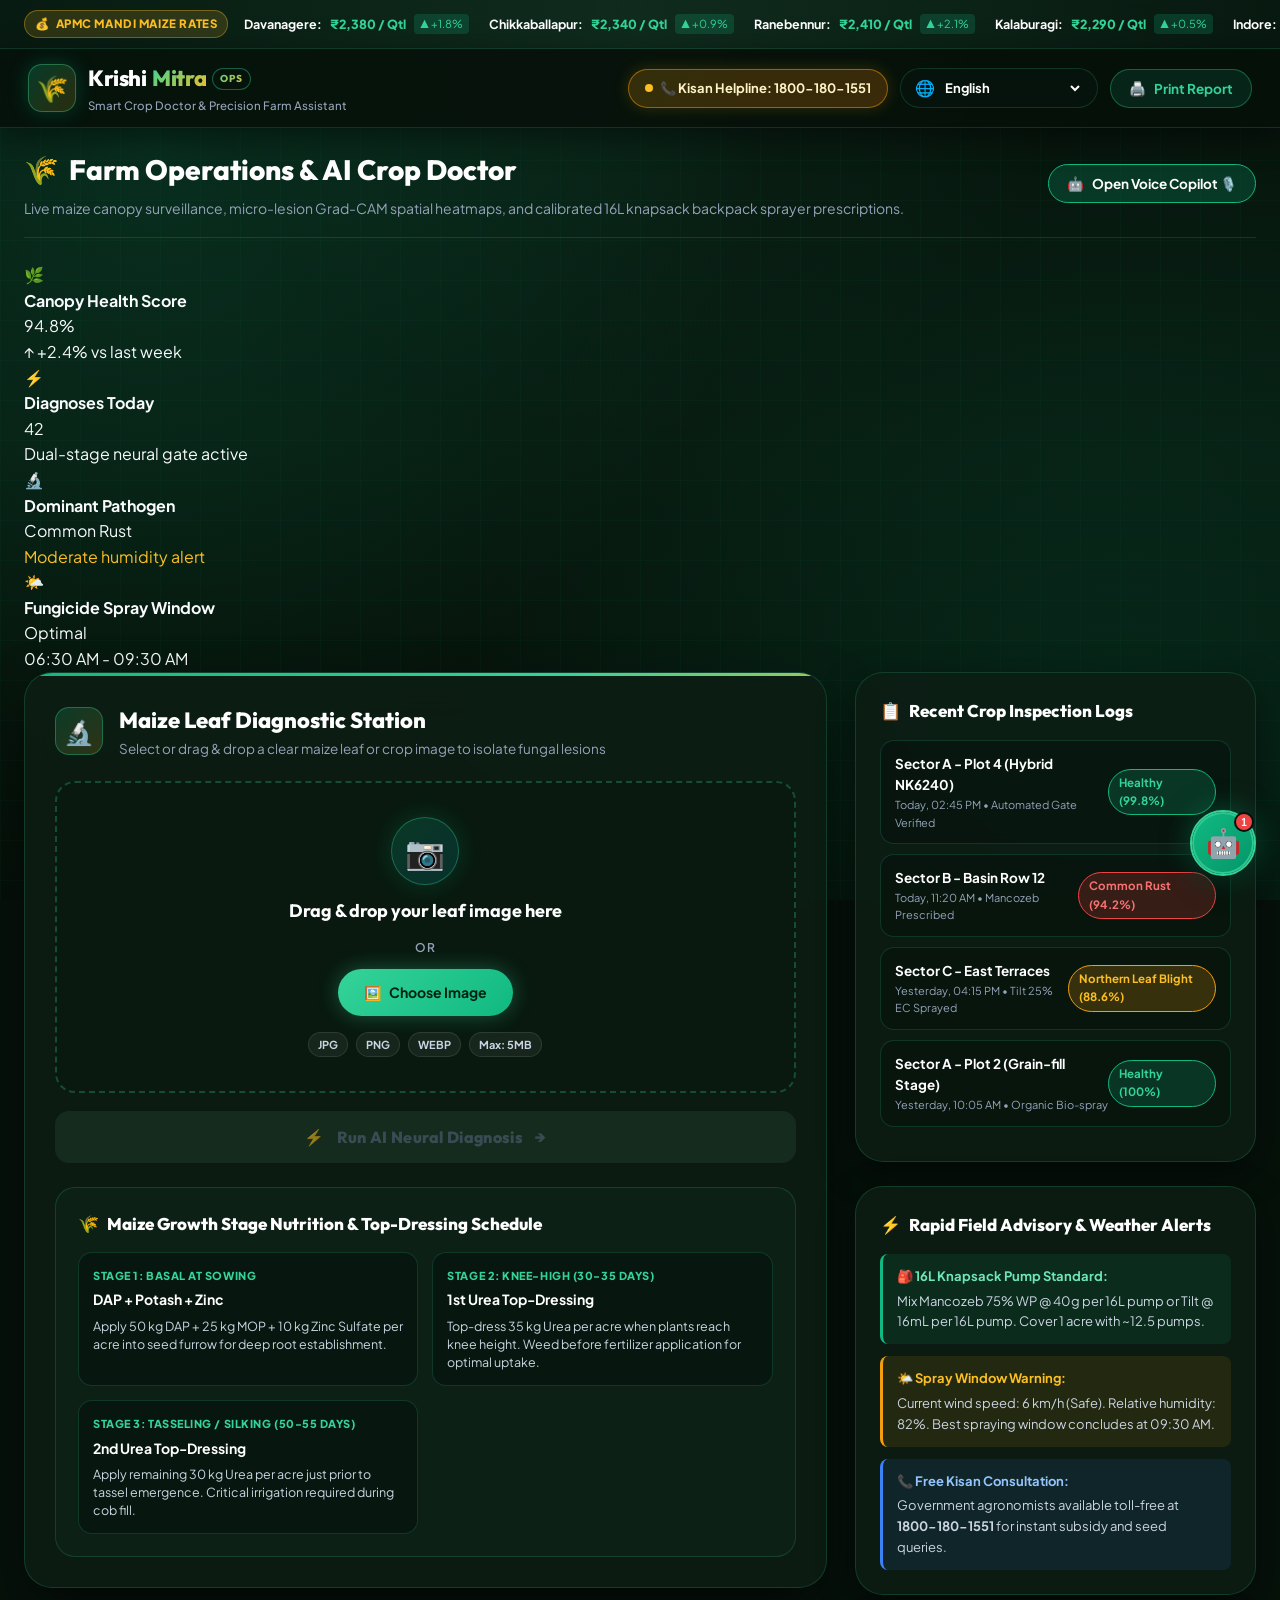
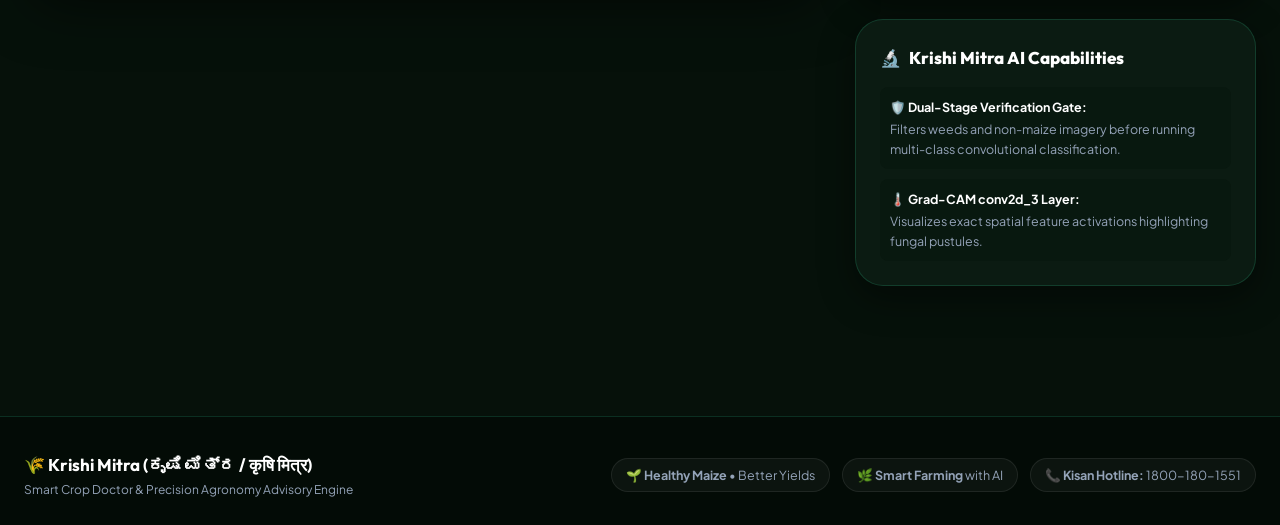
==== commit e1da8523: "Update maize disease detection application" ====
--- a/index.html
+++ b/index.html
@@ -2,739 +2,548 @@
 <html lang="en">
 
 <head>
-
     <meta charset="UTF-8">
-
-    <meta
-        name="viewport"
-        content="width=device-width, initial-scale=1.0"
-    >
-
-    <title>Agri Advisor - Maize AI Assistant</title>
-
-    <link
-        rel="stylesheet"
-        href="style.css"
-    >
-
+    <meta name="viewport" content="width=device-width, initial-scale=1.0">
+    <title>Krishi Mitra - Farm Operations & AI Crop Doctor Dashboard</title>
+    <link rel="preconnect" href="https://fonts.googleapis.com">
+    <link rel="preconnect" href="https://fonts.gstatic.com" crossorigin>
+    <link href="https://fonts.googleapis.com/css2?family=Outfit:wght@400;500;600;700;800;900&family=Plus+Jakarta+Sans:wght@300;400;500;600;700;800&display=swap" rel="stylesheet">
+    <link rel="stylesheet" href="style.css">
+    <style>
+        .dash-container {
+            max-width: 1540px;
+            margin: 0 auto;
+            padding: 20px 24px 80px;
+            position: relative;
+            z-index: 1;
+        }
+
+        .dash-topbar {
+            display: flex;
+            align-items: center;
+            justify-content: space-between;
+            flex-wrap: wrap;
+            gap: 16px;
+            margin-bottom: 24px;
+            padding-bottom: 18px;
+            border-bottom: 1px solid var(--border-subtle);
+        }
+
+        .dash-title-group h1 {
+            font-family: var(--font-heading);
+            font-size: 28px;
+            font-weight: 800;
+            color: #ffffff;
+            display: flex;
+            align-items: center;
+            gap: 10px;
+        }
+
+        .dash-title-group p {
+            font-size: 14px;
+            color: var(--text-muted);
+            margin-top: 4px;
+        }
+
+        .dash-actions {
+            display: flex;
+            align-items: center;
+            gap: 12px;
+            flex-wrap: wrap;
+        }
+
+        .recent-table-card {
+            background: var(--bg-surface);
+            backdrop-filter: blur(20px);
+            border: 1px solid var(--border-subtle);
+            border-radius: var(--radius-xl);
+            padding: 24px;
+            box-shadow: var(--shadow-md);
+        }
+
+        .recent-table-card h3 {
+            font-family: var(--font-heading);
+            font-size: 17px;
+            font-weight: 800;
+            color: #ffffff;
+            margin-bottom: 16px;
+            display: flex;
+            align-items: center;
+            gap: 8px;
+        }
+
+        .log-item {
+            display: flex;
+            align-items: center;
+            justify-content: space-between;
+            padding: 12px 14px;
+            background: rgba(6, 18, 12, 0.6);
+            border: 1px solid var(--border-subtle);
+            border-radius: var(--radius-md);
+            margin-bottom: 10px;
+            transition: all 0.2s ease;
+        }
+
+        .log-item:hover {
+            border-color: var(--border-hover);
+            background: rgba(10, 26, 18, 0.8);
+        }
+
+        .log-name {
+            font-weight: 700;
+            font-size: 13.5px;
+            color: #ffffff;
+        }
+
+        .log-time {
+            font-size: 11px;
+            color: var(--text-muted);
+        }
+
+        .log-badge {
+            font-size: 11.5px;
+            font-weight: 700;
+            padding: 4px 10px;
+            border-radius: var(--radius-full);
+        }
+
+        .badge-green {
+            background: rgba(16, 185, 129, 0.2);
+            color: #34d399;
+            border: 1px solid #10b981;
+        }
+
+        .badge-amber {
+            background: rgba(245, 158, 11, 0.2);
+            color: #fbbf24;
+            border: 1px solid #f59e0b;
+        }
+
+        .badge-red {
+            background: rgba(239, 68, 68, 0.2);
+            color: #f87171;
+            border: 1px solid #ef4444;
+        }
+
+        /* Full-width responsive workspace when bot is floating */
+        .dashboard-main-layout {
+            display: grid;
+            grid-template-columns: 2fr 1fr;
+            gap: 28px;
+            align-items: start;
+        }
+
+        @media (max-width: 1080px) {
+            .dashboard-main-layout {
+                grid-template-columns: 1fr;
+            }
+        }
+    </style>
 </head>
 
-
 <body>
 
 <!-- =====================================================
-     HEADER
+     1. REAL-WORLD APMC MANDI LIVE MARKET TICKER
 ===================================================== -->
-
+<div class="mandi-ticker-bar">
+    <span class="mandi-ticker-badge">💰 <span data-i18n="mandi_badge">APMC Mandi Maize Rates</span></span>
+    <div class="mandi-items-track">
+        <div class="mandi-item">
+            <span class="mandi-name">Davanagere:</span>
+            <span class="mandi-price">₹2,380 / Qtl</span>
+            <span class="mandi-trend up">▲ +1.8%</span>
+        </div>
+        <div class="mandi-item">
+            <span class="mandi-name">Chikkaballapur:</span>
+            <span class="mandi-price">₹2,340 / Qtl</span>
+            <span class="mandi-trend up">▲ +0.9%</span>
+        </div>
+        <div class="mandi-item">
+            <span class="mandi-name">Ranebennur:</span>
+            <span class="mandi-price">₹2,410 / Qtl</span>
+            <span class="mandi-trend up">▲ +2.1%</span>
+        </div>
+        <div class="mandi-item">
+            <span class="mandi-name">Kalaburagi:</span>
+            <span class="mandi-price">₹2,290 / Qtl</span>
+            <span class="mandi-trend up">▲ +0.5%</span>
+        </div>
+        <div class="mandi-item">
+            <span class="mandi-name">Indore:</span>
+            <span class="mandi-price">₹2,310 / Qtl</span>
+            <span class="mandi-trend up">▲ +1.2%</span>
+        </div>
+        <div class="mandi-item">
+            <span class="mandi-name">Nizamabad:</span>
+            <span class="mandi-price">₹2,360 / Qtl</span>
+            <span class="mandi-trend up">▲ +1.5%</span>
+        </div>
+    </div>
+    <div class="mandi-msp-box">
+        <strong>Govt MSP:</strong> ₹2,225/Qtl • <span data-i18n="moisture_rule">Standard Moisture: &lt;14%</span>
+    </div>
+</div>
+
+<!-- =====================================================
+     2. STICKY GLASS HEADER WITH KISAN HELPLINE
+===================================================== -->
 <header class="main-header">
-
     <div class="header-container">
-
-        <div class="brand">
-
-            <div class="brand-logo">
-                🌽
-            </div>
-
+        <a href="/" class="brand">
+            <div class="brand-logo-badge">🌾</div>
+            <div class="brand-text">
+                <h1>Krishi <span>Mitra</span> <span class="brand-badge">OPS</span></h1>
+                <p data-i18n="tagline">Smart Crop Doctor & Precision Farm Assistant</p>
+            </div>
+        </a>
+
+        <div class="header-actions">
+            <!-- KISAN EMERGENCY HELPLINE DIRECT DIALER -->
+            <a href="tel:18001801551" class="btn-helpline" title="Call National Kisan Call Center (Free 6 AM - 10 PM)">
+                <span class="helpline-pulse"></span>
+                <span>📞 <strong data-i18n="kisan_call">Kisan Helpline: 1800-180-1551</strong></span>
+            </a>
+
+            <!-- TRILINGUAL SELECTOR -->
+            <div class="language-box">
+                <span>🌐</span>
+                <select id="languageSelector">
+                    <option value="en">English</option>
+                    <option value="kn">ಕನ್ನಡ (Kannada)</option>
+                    <option value="hi">हिन्दी (Hindi)</option>
+                </select>
+            </div>
+
+            <button type="button" onclick="window.print()" class="btn-action-outline">🖨️ <span data-i18n="print_slip">Print Report</span></button>
+        </div>
+    </div>
+</header>
+
+<!-- =====================================================
+     3. DASHBOARD WORKSPACE
+===================================================== -->
+<main class="dash-container">
+    <div class="dash-topbar">
+        <div class="dash-title-group">
+            <h1>🌾 <span data-i18n="dash_heading">Farm Operations & AI Crop Doctor</span></h1>
+            <p data-i18n="dash_subheading">Live maize canopy surveillance, micro-lesion Grad-CAM spatial heatmaps, and calibrated 16L knapsack backpack sprayer prescriptions.</p>
+        </div>
+        <div class="dash-actions">
+            <button type="button" onclick="window.openFloatingChat()" class="btn-action-outline" style="background: rgba(16, 185, 129, 0.2); border-color: #10b981; color: #ffffff;">
+                🤖 <span data-i18n="open_bot_btn">Open Voice Copilot 🎙️</span>
+            </button>
+        </div>
+    </div>
+
+    <!-- METRICS CARDS ROW -->
+    <div class="dashboard-hero-metric-grid">
+        <div class="dash-metric-card">
+            <div class="dash-metric-icon">🌿</div>
+            <div class="dash-metric-info">
+                <h4 data-i18n="metric_health">Canopy Health Score</h4>
+                <div class="value">94.8%</div>
+                <div class="subtext">↑ +2.4% vs last week</div>
+            </div>
+        </div>
+
+        <div class="dash-metric-card">
+            <div class="dash-metric-icon">⚡</div>
+            <div class="dash-metric-info">
+                <h4 data-i18n="metric_scans">Diagnoses Today</h4>
+                <div class="value">42</div>
+                <div class="subtext">Dual-stage neural gate active</div>
+            </div>
+        </div>
+
+        <div class="dash-metric-card">
+            <div class="dash-metric-icon">🔬</div>
+            <div class="dash-metric-info">
+                <h4 data-i18n="metric_pathogen">Dominant Pathogen</h4>
+                <div class="value">Common Rust</div>
+                <div class="subtext" style="color: #fbbf24;">Moderate humidity alert</div>
+            </div>
+        </div>
+
+        <div class="dash-metric-card">
+            <div class="dash-metric-icon">🌤️</div>
+            <div class="dash-metric-info">
+                <h4 data-i18n="metric_window">Fungicide Spray Window</h4>
+                <div class="value">Optimal</div>
+                <div class="subtext">06:30 AM - 09:30 AM</div>
+            </div>
+        </div>
+    </div>
+
+    <!-- MAIN DASHBOARD LAYOUT (WIDE WORKSPACE) -->
+    <div class="dashboard-main-layout">
+
+        <!-- LEFT COLUMN: LEAF SCANNER, HEATMAP & PRESCRIPTION ENGINE -->
+        <section class="detection-card">
+            <div class="section-heading">
+                <div class="heading-icon">🔬</div>
+                <div>
+                    <h2 data-i18n="upload_title">Maize Leaf Diagnostic Station</h2>
+                    <p data-i18n="upload_subtitle">Select or drag & drop a clear maize leaf or crop image to isolate fungal lesions</p>
+                </div>
+            </div>
+
+            <!-- UPLOAD DROP ZONE -->
+            <div id="uploadArea" class="upload-area">
+                <!-- DEFAULT STATE -->
+                <div id="uploadContent" class="upload-content">
+                    <div class="upload-icon-circle">📷</div>
+                    <h3 data-i18n="drag_drop">Drag & drop your leaf image here</h3>
+                    <p class="or-divider" data-i18n="or">or</p>
+                    <label for="imageInput" class="choose-image-button">
+                        🖼️ <span data-i18n="choose_image">Choose Image</span>
+                    </label>
+                    <div class="format-badges">
+                        <span class="format-badge">JPG</span>
+                        <span class="format-badge">PNG</span>
+                        <span class="format-badge">WEBP</span>
+                        <span class="format-badge" data-i18n="max_size">Max: 5MB</span>
+                    </div>
+                </div>
+
+                <!-- SELECTED PREVIEW STATE -->
+                <div id="selectedImageContent" class="selected-image-content">
+                    <div class="selected-image-header">
+                        <span class="ready-pill">
+                            <span>✅</span>
+                            <span data-i18n="image_ready">Leaf Image Ready for Diagnosis</span>
+                        </span>
+                        <button type="button" id="removeImageButton" class="image-close-button" title="Remove">✕</button>
+                    </div>
+
+                    <div class="selected-image-wrapper">
+                        <img id="imagePreview" src="" alt="Selected maize leaf">
+                        <div class="scanning-laser-line" id="laserLine"></div>
+                    </div>
+
+                    <div id="selectedFileName" class="selected-file-name"></div>
+
+                    <div class="image-actions">
+                        <button type="button" id="changeImageButton" class="change-image-button">
+                            🔄 <span data-i18n="change_image">Change Image</span>
+                        </button>
+                        <button type="button" id="removeImageButton2" class="remove-image-button">
+                            🗑️ <span data-i18n="remove_image">Remove</span>
+                        </button>
+                    </div>
+                </div>
+
+                <input type="file" id="imageInput" name="file" accept="image/jpeg,image/png,image/webp" hidden>
+            </div>
+
+            <!-- DETECT CTA BUTTON -->
+            <button id="detectButton" class="detect-button" disabled>
+                <span>⚡</span>
+                <span id="detectButtonText" data-i18n="run_diagnosis">Run AI Neural Diagnosis</span>
+                <span>→</span>
+            </button>
+
+            <!-- LOADING / SCANNING STATE -->
+            <div id="loadingSection" class="loading-section">
+                <div class="spinner"></div>
+                <p data-i18n="analyzing">Krishi Mitra AI is verifying leaf authenticity and computing Grad-CAM spatial heatmap...</p>
+            </div>
+
+            <!-- DIAGNOSTIC RESULT AREA -->
+            <div id="result" class="result-area"></div>
+
+            <!-- REAL-WORLD FERTILIZER TOP-DRESSING STAGE GUIDE -->
+            <div class="fertilizer-schedule-card">
+                <h3>🌾 <span data-i18n="fert_title">Maize Growth Stage Nutrition & Top-Dressing Schedule</span></h3>
+                <div class="fert-stages-row">
+                    <div class="fert-stage-box">
+                        <div class="fert-stage-tag" data-i18n="fert_v0_tag">Stage 1: Basal at Sowing</div>
+                        <div class="fert-stage-title" data-i18n="fert_v0_title">DAP + Potash + Zinc</div>
+                        <div class="fert-stage-desc" data-i18n="fert_v0_desc">Apply 50 kg DAP + 25 kg MOP + 10 kg Zinc Sulfate per acre into seed furrow for deep root establishment.</div>
+                    </div>
+                    <div class="fert-stage-box">
+                        <div class="fert-stage-tag" data-i18n="fert_v4_tag">Stage 2: Knee-High (30-35 Days)</div>
+                        <div class="fert-stage-title" data-i18n="fert_v4_title">1st Urea Top-Dressing</div>
+                        <div class="fert-stage-desc" data-i18n="fert_v4_desc">Top-dress 35 kg Urea per acre when plants reach knee height. Weed before fertilizer application for optimal uptake.</div>
+                    </div>
+                    <div class="fert-stage-box">
+                        <div class="fert-stage-tag" data-i18n="fert_v8_tag">Stage 3: Tasseling / Silking (50-55 Days)</div>
+                        <div class="fert-stage-title" data-i18n="fert_v8_title">2nd Urea Top-Dressing</div>
+                        <div class="fert-stage-desc" data-i18n="fert_v8_desc">Apply remaining 30 kg Urea per acre just prior to tassel emergence. Critical irrigation required during cob fill.</div>
+                    </div>
+                </div>
+            </div>
+        </section>
+
+        <!-- RIGHT COLUMN: RECENT INSPECTION LOGS & WEATHER ACTIONS -->
+        <div style="display: flex; flex-direction: column; gap: 24px;">
+
+            <!-- RECENT FIELD INSPECTIONS -->
+            <div class="recent-table-card">
+                <h3>📋 <span data-i18n="logs_title">Recent Crop Inspection Logs</span></h3>
+
+                <div class="log-item">
+                    <div>
+                        <div class="log-name">Sector A - Plot 4 (Hybrid NK6240)</div>
+                        <div class="log-time">Today, 02:45 PM • Automated Gate Verified</div>
+                    </div>
+                    <span class="log-badge badge-green">Healthy (99.8%)</span>
+                </div>
+
+                <div class="log-item">
+                    <div>
+                        <div class="log-name">Sector B - Basin Row 12</div>
+                        <div class="log-time">Today, 11:20 AM • Mancozeb Prescribed</div>
+                    </div>
+                    <span class="log-badge badge-red">Common Rust (94.2%)</span>
+                </div>
+
+                <div class="log-item">
+                    <div>
+                        <div class="log-name">Sector C - East Terraces</div>
+                        <div class="log-time">Yesterday, 04:15 PM • Tilt 25% EC Sprayed</div>
+                    </div>
+                    <span class="log-badge badge-amber">Northern Leaf Blight (88.6%)</span>
+                </div>
+
+                <div class="log-item">
+                    <div>
+                        <div class="log-name">Sector A - Plot 2 (Grain-fill Stage)</div>
+                        <div class="log-time">Yesterday, 10:05 AM • Organic Bio-spray</div>
+                    </div>
+                    <span class="log-badge badge-green">Healthy (100%)</span>
+                </div>
+            </div>
+
+            <!-- RAPID FIELD ADVISORY & SAFETY ALERTS -->
+            <div class="recent-table-card">
+                <h3>⚡ <span data-i18n="rapid_title">Rapid Field Advisory & Weather Alerts</span></h3>
+                <div style="display: flex; flex-direction: column; gap: 12px; font-size: 13px; color: var(--text-secondary);">
+                    <div style="background: rgba(16, 185, 129, 0.1); border-left: 3px solid #10b981; padding: 12px 14px; border-radius: 8px;">
+                        <strong style="color: #6ee7b7;">🎒 16L Knapsack Pump Standard:</strong>
+                        <p style="margin-top: 4px;">Mix Mancozeb 75% WP @ 40g per 16L pump or Tilt @ 16mL per 16L pump. Cover 1 acre with ~12.5 pumps.</p>
+                    </div>
+
+                    <div style="background: rgba(245, 158, 11, 0.1); border-left: 3px solid #f59e0b; padding: 12px 14px; border-radius: 8px;">
+                        <strong style="color: #fbbf24;">🌤️ Spray Window Warning:</strong>
+                        <p style="margin-top: 4px;">Current wind speed: 6 km/h (Safe). Relative humidity: 82%. Best spraying window concludes at 09:30 AM.</p>
+                    </div>
+
+                    <div style="background: rgba(59, 130, 246, 0.1); border-left: 3px solid #3b82f6; padding: 12px 14px; border-radius: 8px;">
+                        <strong style="color: #93c5fd;">📞 Free Kisan Consultation:</strong>
+                        <p style="margin-top: 4px;">Government agronomists available toll-free at <strong>1800-180-1551</strong> for instant subsidy and seed queries.</p>
+                    </div>
+                </div>
+            </div>
+
+            <!-- BENTO FEATURE MINI-CARDS -->
+            <div class="recent-table-card">
+                <h3>🔬 <span data-i18n="tech_title">Krishi Mitra AI Capabilities</span></h3>
+                <div style="display: flex; flex-direction: column; gap: 10px; font-size: 12.5px; color: var(--text-secondary);">
+                    <div style="padding: 10px; background: rgba(8, 22, 14, 0.6); border-radius: 8px;">
+                        <strong style="color: #ffffff;">🛡️ Dual-Stage Verification Gate:</strong>
+                        <p style="color: var(--text-muted); margin-top: 2px;">Filters weeds and non-maize imagery before running multi-class convolutional classification.</p>
+                    </div>
+                    <div style="padding: 10px; background: rgba(8, 22, 14, 0.6); border-radius: 8px;">
+                        <strong style="color: #ffffff;">🌡️ Grad-CAM conv2d_3 Layer:</strong>
+                        <p style="color: var(--text-muted); margin-top: 2px;">Visualizes exact spatial feature activations highlighting fungal pustules.</p>
+                    </div>
+                </div>
+            </div>
+
+        </div>
+
+    </div>
+</main>
+
+<!-- =====================================================
+     4. FLOATING ACTION BUTTON (AI COPILOT SYMBOL)
+===================================================== -->
+<button id="floatingBotButton" class="floating-bot-fab" onclick="window.toggleFloatingChat()" title="Open Krishi Mitra Voice AI Copilot">
+    <div class="fab-ping-ring"></div>
+    <span>🤖</span>
+    <span class="fab-badge">1</span>
+    <span class="fab-tooltip" data-i18n="chat_tooltip">Ask Krishi Mitra Copilot 🎙️ / ಕೃಷಿ ಮಿತ್ರ</span>
+</button>
+
+<!-- =====================================================
+     5. FLOATING CHAT MODAL DRAWER
+===================================================== -->
+<div id="floatingChatDrawer" class="floating-chat-drawer">
+    <div class="drawer-header">
+        <div class="drawer-title-group">
+            <div class="drawer-avatar">🤖</div>
             <div>
-
-                <h1>
-                    Agri <span>Advisor</span>
-                </h1>
-
-                <p data-i18n="tagline">
-                    AI-Powered Maize Crop Assistant
-                </p>
-
-            </div>
-
-        </div>
-
-
-        <nav class="main-nav">
-
-            <a
-                href="#home"
-                class="nav-link active"
-                data-i18n="nav_home"
-            >
-                🏠 Home
-            </a>
-
-            <a
-                href="#scan"
-                class="nav-link"
-                data-i18n="nav_scan"
-            >
-                🔍 Scan
-            </a>
-
-            <a
-                href="#disease-info"
-                class="nav-link"
-                data-i18n="nav_disease"
-            >
-                📖 Disease Info
-            </a>
-
-            <a
-                href="#care"
-                class="nav-link"
-                data-i18n="nav_care"
-            >
-                🌱 Care Tips
-            </a>
-
-            <a
-                href="#yield"
-                class="nav-link"
-                data-i18n="nav_yield"
-            >
-                📊 Yield Insights
-            </a>
-
-            <a
-                href="#chatbot"
-                class="nav-link"
-                data-i18n="nav_chat"
-            >
-                🤖 AI Chatbot
-            </a>
-
-        </nav>
-
-
-        <!-- LANGUAGE -->
-
-        <div class="language-box">
-
-            <span>🌐</span>
-
-            <select id="languageSelector">
-
-                <option value="en">
-                    English
-                </option>
-
-                <option value="kn">
-                    ಕನ್ನಡ
-                </option>
-
-                <option value="hi">
-                    हिन्दी
-                </option>
-
-            </select>
-
-        </div>
-
-    </div>
-
-</header>
-
-
+                <h3 data-i18n="chat_title">Krishi Mitra Voice Copilot</h3>
+                <p><span class="status-dot"></span> <span data-i18n="online">Online • Voice & Text Assistant</span></p>
+            </div>
+        </div>
+        <div class="drawer-controls">
+            <button class="drawer-control-btn" onclick="window.toggleFloatingChat()" title="Minimize">—</button>
+            <button class="drawer-control-btn" onclick="window.closeFloatingChat()" title="Close">✕</button>
+        </div>
+    </div>
+
+    <div class="drawer-body">
+        <!-- MESSAGE THREAD -->
+        <div id="chatMessages" class="chat-messages">
+            <div class="bot-message">
+                <span>🌱</span>
+                <div>
+                    <p data-i18n="chat_welcome"><strong>ನಮಸ್ಕಾರ / Greetings Farmer!</strong> I am Krishi Mitra AI.</p>
+                    <p data-i18n="chat_help">Ask me about maize diseases, 16-liter pump dosages, APMC mandi rates, fertilizer schedule, or tap the microphone 🎙️ to speak!</p>
+                </div>
+            </div>
+        </div>
+    </div>
+
+    <div class="drawer-footer">
+        <!-- QUICK QUESTIONS CHIPS -->
+        <div class="quick-questions">
+            <button class="quick-question" data-question="dosage">💊 16L Pump Dosage</button>
+            <button class="quick-question" data-question="prevent">🛡️ Disease Prevention</button>
+            <button class="quick-question" data-question="mandi">💰 Mandi Prices</button>
+            <button class="quick-question" data-question="helpline">📞 Kisan Helpline</button>
+            <button class="quick-question" data-question="fertilizer">🌾 Urea Top-Dressing</button>
+            <button class="quick-question" data-question="safety">🛡️ Spray Safety & PHI</button>
+        </div>
+
+        <!-- CHAT INPUT WITH VOICE MICROPHONE -->
+        <div class="chat-input-area">
+            <button id="micButton" type="button" class="chat-mic-btn" title="Speak to Krishi Mitra (Kannada / Hindi / English)">
+                🎙️
+            </button>
+            <input id="chatInput" type="text" data-i18n-placeholder="chat_placeholder" placeholder="Ask question or tap mic to speak...">
+            <button id="sendChatButton" type="button" class="chat-send-btn" title="Send message">➤</button>
+        </div>
+    </div>
+</div>
 
 <!-- =====================================================
-     HERO
+     6. FOOTER
 ===================================================== -->
-
-<section
-    id="home"
-    class="hero-section"
->
-
-    <div class="hero-overlay">
-
-        <div class="hero-content">
-
-            <h2 data-i18n="hero_title">
-                Welcome to Agri Advisor
-            </h2>
-
-            <h3 data-i18n="hero_subtitle">
-                AI-based maize disease detection system
-            </h3>
-
-            <p data-i18n="hero_text">
-                Upload a clear maize leaf or crop image
-                to identify possible diseases and get
-                useful advice for better yield and healthy crops.
-            </p>
-
-        </div>
-
-    </div>
-
-</section>
-
-
-
-<!-- =====================================================
-     MAIN
-===================================================== -->
-
-<main class="main-container">
-
-
-    <!-- =================================================
-         DETECTION + INFORMATION + CHATBOT
-    ================================================== -->
-
-    <div class="dashboard-grid">
-
-
-        <!-- =================================================
-             DETECTION CARD
-        ================================================== -->
-
-        <section
-            id="scan"
-            class="detection-card"
-        >
-
-            <div class="section-heading">
-
-                <div class="heading-icon">
-                    🌿
-                </div>
-
-                <div>
-
-                    <h2 data-i18n="upload_title">
-                        Maize Image Upload
-                    </h2>
-
-                    <p data-i18n="upload_subtitle">
-                        Select or drop a maize leaf/crop image
-                    </p>
-
-                </div>
-
-            </div>
-
-
-            <!-- UPLOAD BOX -->
-
-            <div
-                id="uploadArea"
-                class="upload-area"
-            >
-
-                <!-- DEFAULT UPLOAD CONTENT -->
-
-                <div
-                    id="uploadContent"
-                    class="upload-content"
-                >
-
-                    <div class="upload-icon">
-                        ☁️
-                    </div>
-
-                    <h3 data-i18n="drag_drop">
-                        Drag & drop your image here
-                    </h3>
-
-                    <p data-i18n="or">
-                        or
-                    </p>
-
-                    <label
-                        for="imageInput"
-                        class="choose-image-button"
-                    >
-
-                        🖼️
-                        <span data-i18n="choose_image">
-                            Choose Image
-                        </span>
-
-                    </label>
-
-                    <p class="format-text">
-                        JPG, JPEG, PNG, WEBP
-                    </p>
-
-                    <p
-                        class="format-text"
-                        data-i18n="max_size"
-                    >
-                        Maximum size: 5MB
-                    </p>
-
-                </div>
-
-
-                <!-- SELECTED IMAGE -->
-
-                <div
-                    id="selectedImageContent"
-                    class="selected-image-content"
-                >
-
-                    <div class="selected-image-header">
-
-                        <span data-i18n="image_ready">
-                            Image Ready
-                        </span>
-
-                        <button
-                            type="button"
-                            id="removeImageButton"
-                            class="image-close-button"
-                        >
-                            ✕
-                        </button>
-
-                    </div>
-
-
-                    <div class="selected-image-wrapper">
-
-                        <img
-                            id="imagePreview"
-                            src=""
-                            alt="Selected maize image"
-                        >
-
-                    </div>
-
-
-                    <div
-                        id="selectedFileName"
-                        class="selected-file-name"
-                    >
-                    </div>
-
-
-                    <div class="image-actions">
-
-                        <button
-                            type="button"
-                            id="changeImageButton"
-                            class="change-image-button"
-                        >
-                            🔄
-                            <span data-i18n="change_image">
-                                Change Image
-                            </span>
-                        </button>
-
-                        <button
-                            type="button"
-                            id="removeImageButton2"
-                            class="remove-image-button"
-                        >
-                            🗑️
-                            <span data-i18n="remove_image">
-                                Remove Image
-                            </span>
-                        </button>
-
-                    </div>
-
-                </div>
-
-
-                <input
-                    type="file"
-                    id="imageInput"
-                    name="file"
-                    accept="image/jpeg,image/png,image/webp"
-                    hidden
-                >
-
-            </div>
-
-
-            <!-- DETECT BUTTON -->
-
-            <button
-                id="detectButton"
-                class="detect-button"
-                disabled
-            >
-
-                <span>
-                    🔍
-                </span>
-
-                <span id="detectButtonText">
-                    Detect Maize Disease
-                </span>
-
-                <span>
-                    →
-                </span>
-
-            </button>
-
-
-            <!-- LOADING -->
-
-            <div
-                id="loadingSection"
-                class="loading-section"
-            >
-
-                <div class="spinner"></div>
-
-                <p data-i18n="analyzing">
-                    AI is analyzing your maize image...
-                </p>
-
-            </div>
-
-
-            <!-- RESULT -->
-
-            <div
-                id="result"
-                class="result-area"
-            >
-            </div>
-
-        </section>
-
-
-
-        <!-- =================================================
-             INFORMATION CARD
-        ================================================== -->
-
-        <section class="info-card">
-
-            <div class="info-title">
-
-                <span>
-                    🌿
-                </span>
-
-                <h2 data-i18n="why_maize">
-                    Why Maize?
-                </h2>
-
-            </div>
-
-            <p data-i18n="why_maize_text">
-                Maize is an important crop for food,
-                livestock and sustainable agriculture.
-                Healthy crops can support better yield
-                and farm productivity.
-            </p>
-
-
-            <div class="feature-list">
-
-
-                <div class="feature-item">
-
-                    <div class="feature-icon">
-                        🛡️
-                    </div>
-
-                    <div>
-
-                        <h3 data-i18n="feature_detection">
-                            AI-Powered Detection
-                        </h3>
-
-                        <p data-i18n="feature_detection_text">
-                            Fast maize image and disease analysis
-                        </p>
-
-                    </div>
-
-                </div>
-
-
-                <div
-                    id="disease-info"
-                    class="feature-item"
-                >
-
-                    <div class="feature-icon">
-                        🌿
-                    </div>
-
-                    <div>
-
-                        <h3 data-i18n="feature_disease">
-                            Disease Information
-                        </h3>
-
-                        <p data-i18n="feature_disease_text">
-                            Learn about maize diseases and symptoms
-                        </p>
-
-                    </div>
-
-                </div>
-
-
-                <div
-                    id="care"
-                    class="feature-item"
-                >
-
-                    <div class="feature-icon">
-                        🧪
-                    </div>
-
-                    <div>
-
-                        <h3 data-i18n="feature_treatment">
-                            Treatment Guide
-                        </h3>
-
-                        <p data-i18n="feature_treatment_text">
-                            Get practical crop-care suggestions
-                        </p>
-
-                    </div>
-
-                </div>
-
-
-                <div class="feature-item">
-
-                    <div class="feature-icon">
-                        💧
-                    </div>
-
-                    <div>
-
-                        <h3 data-i18n="feature_moisture">
-                            Moisture & Crop Care
-                        </h3>
-
-                        <p data-i18n="feature_moisture_text">
-                            Tips for healthy maize growth
-                        </p>
-
-                    </div>
-
-                </div>
-
-
-                <div
-                    id="yield"
-                    class="feature-item"
-                >
-
-                    <div class="feature-icon">
-                        📊
-                    </div>
-
-                    <div>
-
-                        <h3 data-i18n="feature_yield">
-                            Yield Insights
-                        </h3>
-
-                        <p data-i18n="feature_yield_text">
-                            Ideas for improving crop productivity
-                        </p>
-
-                    </div>
-
-                </div>
-
-            </div>
-
-        </section>
-
-
-
-        <!-- =================================================
-             AI CHATBOT
-        ================================================== -->
-
-        <section
-            id="chatbot"
-            class="chatbot-card"
-        >
-
-            <div class="chat-header">
-
-                <div class="chat-bot-icon">
-                    🤖
-                </div>
-
-                <div>
-
-                    <h2 data-i18n="chat_title">
-                        AI Agri Chatbot
-                    </h2>
-
-                    <span>
-                        🟢
-                        <span data-i18n="online">
-                            Online
-                        </span>
-                    </span>
-
-                </div>
-
-            </div>
-
-
-            <div
-                id="chatMessages"
-                class="chat-messages"
-            >
-
-                <div class="bot-message">
-
-                    🌱
-
-                    <div>
-
-                        <p data-i18n="chat_welcome">
-                            Hello! I'm your Agri Advisor AI assistant.
-                        </p>
-
-                        <p data-i18n="chat_help">
-                            I can help you with maize diseases,
-                            crop care, fertilizer, moisture and yield.
-                        </p>
-
-                    </div>
-
-                </div>
-
-            </div>
-
-
-            <!-- QUICK QUESTIONS -->
-
-            <div class="quick-questions">
-
-                <button
-                    class="quick-question"
-                    data-question="rust"
-                    data-i18n="question_rust"
-                >
-                    What causes brown spots on maize leaves?
-                </button>
-
-                <button
-                    class="quick-question"
-                    data-question="blight"
-                    data-i18n="question_blight"
-                >
-                    What is Northern Leaf Blight?
-                </button>
-
-                <button
-                    class="quick-question"
-                    data-question="fertilizer"
-                    data-i18n="question_fertilizer"
-                >
-                    What fertilizer is suitable for maize?
-                </button>
-
-                <button
-                    class="quick-question"
-                    data-question="yield"
-                    data-i18n="question_yield"
-                >
-                    How can I improve maize yield?
-                </button>
-
-            </div>
-
-
-            <!-- CHAT INPUT -->
-
-            <div class="chat-input-area">
-
-                <input
-                    id="chatInput"
-                    type="text"
-                    data-i18n-placeholder="chat_placeholder"
-                    placeholder="Type your question..."
-                >
-
-                <button
-                    id="sendChatButton"
-                    type="button"
-                >
-                    ➤
-                </button>
-
-            </div>
-
-        </section>
-
-    </div>
-
-</main>
-
-
-
-<!-- =====================================================
-     FOOTER
-===================================================== -->
-
 <footer class="footer">
-
-    <div>
-
-        🌱
-
-        <strong data-i18n="footer_healthy">
-            Healthy Maize
-        </strong>
-
-        <span data-i18n="footer_yield">
-            Better Yields
-        </span>
-
-    </div>
-
-
-    <div>
-
-        🌿
-
-        <strong data-i18n="footer_smart">
-            Smart Farming
-        </strong>
-
-        <span>
-            with AI
-        </span>
-
-    </div>
-
-
-    <div>
-
-        🌍
-
-        <strong data-i18n="footer_future">
-            Sustainable Future
-        </strong>
-
-        <span data-i18n="footer_farmers">
-            for Farmers
-        </span>
-
-    </div>
-
-
-    <div class="footer-slogan">
-        Together for<br>
-        Better Harvests
-    </div>
-
+    <div class="footer-container">
+        <div class="footer-brand">
+            <strong style="font-size: 17px;">🌾 Krishi Mitra (ಕೃಷಿ ಮಿತ್ರ / कृषि मित्र)</strong>
+            <p style="font-size: 12px; color: var(--text-muted); margin-top: 2px;">Smart Crop Doctor & Precision Agronomy Advisory Engine</p>
+        </div>
+
+        <div class="footer-pills">
+            <div class="footer-pill">
+                🌱 <strong data-i18n="footer_healthy">Healthy Maize</strong> • <span data-i18n="footer_yield">Better Yields</span>
+            </div>
+            <div class="footer-pill">
+                🌿 <strong data-i18n="footer_smart">Smart Farming</strong> with AI
+            </div>
+            <div class="footer-pill">
+                📞 <strong>Kisan Hotline:</strong> 1800-180-1551
+            </div>
+        </div>
+    </div>
 </footer>
 
-
-
 <script src="script.js"></script>
 
 </body>
-
 </html>
--- a/style.css
+++ b/style.css
@@ -1,6 +1,55 @@
 /* =========================================================
-   AGRI ADVISOR - FINAL GREEN AGRICULTURAL UI
-========================================================= */
+   KRISHI MITRA (ಕೃಷಿ ಮಿತ್ರ / कृषि मित्र) DESIGN SYSTEM
+   Modern Bio-Tech Agricultural Intelligence & Voice Copilot
+   Fonts: Outfit (Headings/Badges) + Plus Jakarta Sans (Body/UI)
+   ========================================================= */
+
+@import url('https://fonts.googleapis.com/css2?family=Outfit:wght@400;500;600;700;800;900&family=Plus+Jakarta+Sans:wght@300;400;500;600;700;800&display=swap');
+
+:root {
+    --bg-base: #06110a;
+    --bg-surface: rgba(14, 30, 21, 0.85);
+    --bg-surface-elevated: rgba(20, 44, 31, 0.92);
+    --bg-surface-glass: rgba(16, 38, 27, 0.75);
+    --bg-input: rgba(8, 20, 13, 0.85);
+
+    --border-subtle: rgba(52, 211, 153, 0.18);
+    --border-hover: rgba(52, 211, 153, 0.45);
+    --border-active: #10b981;
+
+    --brand-primary: #10b981;
+    --brand-primary-light: #34d399;
+    --brand-primary-dark: #059669;
+    --brand-accent: #06b6d4;
+    --brand-gold: #fbbf24;
+    --brand-gold-dark: #d97706;
+    --brand-danger: #ef4444;
+    --brand-danger-light: #f87171;
+    --brand-whatsapp: #25D366;
+
+    --text-primary: #f8fafc;
+    --text-secondary: #cbd5e1;
+    --text-muted: #94a3b8;
+    --text-emerald: #6ee7b7;
+
+    --radius-sm: 8px;
+    --radius-md: 14px;
+    --radius-lg: 20px;
+    --radius-xl: 28px;
+    --radius-full: 9999px;
+
+    --shadow-sm: 0 4px 14px rgba(0, 0, 0, 0.3);
+    --shadow-md: 0 12px 36px rgba(0, 0, 0, 0.45);
+    --shadow-lg: 0 24px 60px -12px rgba(0, 0, 0, 0.65);
+    --shadow-glow: 0 0 28px rgba(16, 185, 129, 0.32);
+
+    --font-heading: 'Outfit', -apple-system, BlinkMacSystemFont, sans-serif;
+    --font-body: 'Plus Jakarta Sans', -apple-system, BlinkMacSystemFont, sans-serif;
+}
+
+/* =========================================================
+   BASE RESET & BODY
+   ========================================================= */
 
 * {
     box-sizing: border-box;
@@ -8,1172 +57,2019 @@
     padding: 0;
 }
 
-
 html {
     scroll-behavior: smooth;
 }
 
-
 body {
-    font-family:
-        Arial,
-        Helvetica,
-        sans-serif;
-
-    background:
-        linear-gradient(
-            rgba(5, 65, 35, 0.35),
-            rgba(5, 65, 35, 0.35)
-        ),
-        url("https://images.unsplash.com/photo-1500382017468-9049fed747ef?auto=format&fit=crop&w=2000&q=85");
-
-    background-size: cover;
-    background-position: center;
+    font-family: var(--font-body);
+    background-color: var(--bg-base);
+    background-image:
+        radial-gradient(circle at 12% 15%, rgba(16, 185, 129, 0.16) 0%, transparent 45%),
+        radial-gradient(circle at 88% 80%, rgba(5, 150, 105, 0.14) 0%, transparent 50%),
+        radial-gradient(circle at 50% 0%, rgba(52, 211, 153, 0.08) 0%, transparent 40%),
+        linear-gradient(180deg, #06110a 0%, #07190f 50%, #051009 100%);
     background-attachment: fixed;
-
-    color: #173b27;
-
+    color: var(--text-primary);
     min-height: 100vh;
-}
-
+    line-height: 1.6;
+    overflow-x: hidden;
+    -webkit-font-smoothing: antialiased;
+}
+
+body::before {
+    content: "";
+    position: fixed;
+    top: 0;
+    left: 0;
+    width: 100%;
+    height: 100%;
+    background-image:
+        linear-gradient(rgba(52, 211, 153, 0.03) 1px, transparent 1px),
+        linear-gradient(90deg, rgba(52, 211, 153, 0.03) 1px, transparent 1px);
+    background-size: 40px 40px;
+    pointer-events: none;
+    z-index: 0;
+}
+
+/* Scrollbars */
+::-webkit-scrollbar {
+    width: 8px;
+    height: 8px;
+}
+::-webkit-scrollbar-track {
+    background: #06110a;
+}
+::-webkit-scrollbar-thumb {
+    background: rgba(52, 211, 153, 0.3);
+    border-radius: var(--radius-full);
+}
+::-webkit-scrollbar-thumb:hover {
+    background: rgba(52, 211, 153, 0.6);
+}
 
 /* =========================================================
-   HEADER
-========================================================= */
+   STICKY GLASS NAVBAR
+   ========================================================= */
 
 .main-header {
-    background: rgba(0, 76, 43, 0.96);
-
-    color: white;
-
     position: sticky;
-
     top: 0;
-
     z-index: 1000;
-
-    box-shadow:
-        0 4px 20px rgba(0,0,0,0.20);
-}
-
+    background: rgba(6, 17, 10, 0.88);
+    backdrop-filter: blur(20px);
+    -webkit-backdrop-filter: blur(20px);
+    border-bottom: 1px solid var(--border-subtle);
+    box-shadow: 0 8px 32px rgba(0, 0, 0, 0.45);
+}
 
 .header-container {
-    max-width: 1500px;
-
-    margin: auto;
-
-    padding: 14px 35px;
-
-    display: flex;
-
-    align-items: center;
-
-    gap: 25px;
-}
-
+    max-width: 1540px;
+    margin: 0 auto;
+    padding: 12px 28px;
+    display: flex;
+    align-items: center;
+    justify-content: space-between;
+    gap: 16px;
+    flex-wrap: wrap;
+}
 
 .brand {
     display: flex;
-
-    align-items: center;
-
+    align-items: center;
     gap: 12px;
-
-    min-width: 310px;
-}
-
-
-.brand-logo {
-    font-size: 48px;
-}
-
-
-.brand h1 {
-    font-size: 30px;
-
-    line-height: 1;
-
-    color: white;
-}
-
-
-.brand h1 span {
-    color: #b7f34b;
-}
-
-
-.brand p {
-    margin-top: 6px;
-
-    font-size: 14px;
-
-    color: #e8f5e9;
-}
-
+    text-decoration: none;
+    user-select: none;
+}
+
+.brand-logo-badge {
+    width: 48px;
+    height: 48px;
+    display: flex;
+    align-items: center;
+    justify-content: center;
+    font-size: 26px;
+    background: linear-gradient(135deg, rgba(16, 185, 129, 0.25), rgba(251, 191, 36, 0.15));
+    border: 1px solid rgba(52, 211, 153, 0.4);
+    border-radius: var(--radius-md);
+    box-shadow: 0 0 20px rgba(16, 185, 129, 0.25);
+    transition: transform 0.3s ease;
+}
+
+.brand:hover .brand-logo-badge {
+    transform: scale(1.08) rotate(4deg);
+}
+
+.brand-text h1 {
+    font-family: var(--font-heading);
+    font-size: 22px;
+    font-weight: 800;
+    letter-spacing: -0.02em;
+    color: #ffffff;
+    display: flex;
+    align-items: center;
+    gap: 6px;
+}
+
+.brand-text h1 span {
+    background: linear-gradient(135deg, #34d399 0%, #fbbf24 100%);
+    -webkit-background-clip: text;
+    -webkit-text-fill-color: transparent;
+}
+
+.brand-badge {
+    font-size: 10px;
+    font-weight: 800;
+    text-transform: uppercase;
+    letter-spacing: 0.08em;
+    padding: 2px 7px;
+    background: rgba(16, 185, 129, 0.2);
+    border: 1px solid rgba(52, 211, 153, 0.4);
+    color: var(--brand-primary-light);
+    border-radius: var(--radius-full);
+}
+
+.brand-text p {
+    font-size: 11.5px;
+    font-weight: 500;
+    color: var(--text-muted);
+}
 
 .main-nav {
     display: flex;
-
-    align-items: center;
-
-    justify-content: center;
-
+    align-items: center;
+    gap: 6px;
+}
+
+.nav-link {
+    color: var(--text-secondary);
+    text-decoration: none;
+    font-size: 13.5px;
+    font-weight: 600;
+    padding: 8px 14px;
+    border-radius: var(--radius-full);
+    transition: all 0.2s ease;
+    display: inline-flex;
+    align-items: center;
+    gap: 6px;
+}
+
+.nav-link:hover {
+    color: #ffffff;
+    background: rgba(52, 211, 153, 0.12);
+}
+
+.nav-link.active {
+    color: #ffffff;
+    background: linear-gradient(135deg, rgba(16, 185, 129, 0.25), rgba(5, 150, 105, 0.2));
+    border: 1px solid rgba(52, 211, 153, 0.35);
+    box-shadow: 0 0 15px rgba(16, 185, 129, 0.2);
+}
+
+.header-actions {
+    display: flex;
+    align-items: center;
+    gap: 12px;
+}
+
+.engine-status-pill {
+    display: inline-flex;
+    align-items: center;
     gap: 8px;
-
-    flex: 1;
-}
-
-
-.nav-link {
-    color: white;
-
-    text-decoration: none;
-
-    padding: 14px 12px;
-
-    font-size: 15px;
-
-    border-bottom: 3px solid transparent;
-
-    transition: 0.2s;
-}
-
-
-.nav-link:hover,
-.nav-link.active {
-    border-bottom-color: #b7f34b;
-
-    color: #d8ff86;
-}
-
-
+    padding: 6px 12px;
+    font-size: 12px;
+    font-weight: 600;
+    color: var(--brand-primary-light);
+    background: rgba(16, 185, 129, 0.12);
+    border: 1px solid rgba(52, 211, 153, 0.25);
+    border-radius: var(--radius-full);
+}
+
+.status-dot {
+    width: 8px;
+    height: 8px;
+    background: var(--brand-primary-light);
+    border-radius: 50%;
+    box-shadow: 0 0 8px var(--brand-primary-light);
+    animation: statusPulse 2s infinite ease-in-out;
+}
+
+@keyframes statusPulse {
+    0%, 100% { opacity: 1; transform: scale(1); }
+    50% { opacity: 0.4; transform: scale(0.85); }
+}
+
+/* Language Box */
 .language-box {
     display: flex;
-
-    align-items: center;
-
-    gap: 5px;
-
-    border: 1px solid rgba(255,255,255,0.5);
-
-    border-radius: 25px;
-
-    padding: 7px 12px;
-}
-
+    align-items: center;
+    gap: 6px;
+    background: var(--bg-input);
+    border: 1px solid var(--border-subtle);
+    padding: 6px 14px;
+    border-radius: var(--radius-full);
+    transition: border-color 0.2s ease;
+}
+
+.language-box:hover {
+    border-color: var(--border-hover);
+}
 
 .language-box select {
     background: transparent;
-
-    color: white;
-
     border: none;
-
+    color: #ffffff;
+    font-family: var(--font-body);
+    font-size: 13px;
+    font-weight: 700;
+    cursor: pointer;
     outline: none;
-
-    font-size: 14px;
-
+}
+
+.language-box select option {
+    background: #0d2217;
+    color: #ffffff;
+}
+
+.nav-cta-btn {
+    text-decoration: none;
+    font-size: 13px;
+    font-weight: 700;
+    color: #052e16;
+    background: linear-gradient(135deg, #34d399 0%, #10b981 100%);
+    padding: 8px 16px;
+    border-radius: var(--radius-full);
+    box-shadow: 0 0 16px rgba(52, 211, 153, 0.3);
+    transition: all 0.2s ease;
+}
+
+.nav-cta-btn:hover {
+    transform: translateY(-1px);
+    box-shadow: 0 0 24px rgba(52, 211, 153, 0.5);
+}
+
+/* =========================================================
+   HERO SHOWCASE SECTION
+   ========================================================= */
+
+.hero-section {
+    position: relative;
+    padding: 40px 24px 25px;
+    text-align: center;
+    overflow: hidden;
+    z-index: 1;
+}
+
+.hero-content {
+    max-width: 980px;
+    margin: 0 auto;
+}
+
+.hero-pill-badge {
+    display: inline-flex;
+    align-items: center;
+    gap: 8px;
+    font-size: 12.5px;
+    font-weight: 700;
+    letter-spacing: 0.04em;
+    color: var(--brand-primary-light);
+    background: rgba(16, 185, 129, 0.12);
+    border: 1px solid rgba(52, 211, 153, 0.35);
+    padding: 6px 18px;
+    border-radius: var(--radius-full);
+    margin-bottom: 16px;
+    box-shadow: 0 0 20px rgba(16, 185, 129, 0.15);
+}
+
+.hero-title {
+    font-family: var(--font-heading);
+    font-size: clamp(34px, 4.8vw, 52px);
+    font-weight: 900;
+    line-height: 1.15;
+    letter-spacing: -0.03em;
+    color: #ffffff;
+    margin-bottom: 14px;
+}
+
+.hero-title .gradient-text {
+    background: linear-gradient(135deg, #ffffff 20%, #34d399 65%, #fbbf24 100%);
+    -webkit-background-clip: text;
+    -webkit-text-fill-color: transparent;
+}
+
+.hero-subtitle {
+    font-size: clamp(15px, 1.8vw, 18px);
+    font-weight: 400;
+    color: var(--text-secondary);
+    max-width: 820px;
+    margin: 0 auto 24px;
+    line-height: 1.6;
+}
+
+.hero-stats-row {
+    display: flex;
+    align-items: center;
+    justify-content: center;
+    gap: 14px;
+    flex-wrap: wrap;
+}
+
+.hero-stat-card {
+    display: flex;
+    align-items: center;
+    gap: 10px;
+    background: var(--bg-surface-glass);
+    backdrop-filter: blur(16px);
+    border: 1px solid var(--border-subtle);
+    padding: 8px 16px;
+    border-radius: var(--radius-md);
+    box-shadow: var(--shadow-sm);
+    transition: all 0.25s ease;
+}
+
+.hero-stat-card:hover {
+    border-color: var(--border-hover);
+    transform: translateY(-2px);
+    box-shadow: var(--shadow-glow);
+}
+
+.hero-stat-icon {
+    font-size: 20px;
+}
+
+.hero-stat-number {
+    font-family: var(--font-heading);
+    font-size: 16px;
+    font-weight: 800;
+    color: #ffffff;
+    line-height: 1.2;
+}
+
+.hero-stat-label {
+    font-size: 11px;
+    font-weight: 600;
+    color: var(--text-muted);
+    text-transform: uppercase;
+    letter-spacing: 0.05em;
+}
+
+/* =========================================================
+   WIDE WORKSPACE LAYOUT (SOLVES "DISPLAY IS NOT PROPER")
+   ========================================================= */
+
+.main-container {
+    max-width: 1540px;
+    margin: 0 auto;
+    padding: 10px 24px 60px;
+    position: relative;
+    z-index: 1;
+}
+
+/* Wide Balanced Grid: Left Scanner (1.2fr), Right Copilot (0.8fr) */
+.workspace-grid {
+    display: grid;
+    grid-template-columns: 1.25fr 0.75fr;
+    gap: 28px;
+    align-items: start;
+}
+
+@media (max-width: 1100px) {
+    .workspace-grid {
+        grid-template-columns: 1fr;
+    }
+}
+
+/* =========================================================
+   DETECTION & SCANNER CARD
+   ========================================================= */
+
+.detection-card {
+    background: var(--bg-surface);
+    backdrop-filter: blur(24px);
+    -webkit-backdrop-filter: blur(24px);
+    border: 1px solid var(--border-subtle);
+    border-radius: var(--radius-xl);
+    padding: 30px;
+    box-shadow: var(--shadow-lg);
+    position: relative;
+    overflow: hidden;
+}
+
+.detection-card::before {
+    content: "";
+    position: absolute;
+    top: 0;
+    left: 0;
+    right: 0;
+    height: 3px;
+    background: linear-gradient(90deg, #10b981, #34d399, #fbbf24, #10b981);
+    background-size: 200% 100%;
+    animation: gradientMove 6s linear infinite;
+}
+
+@keyframes gradientMove {
+    0% { background-position: 0% 0%; }
+    100% { background-position: 200% 0%; }
+}
+
+.section-heading {
+    display: flex;
+    align-items: center;
+    gap: 16px;
+    margin-bottom: 22px;
+}
+
+.heading-icon {
+    width: 48px;
+    height: 48px;
+    display: flex;
+    align-items: center;
+    justify-content: center;
+    font-size: 24px;
+    background: linear-gradient(135deg, rgba(16, 185, 129, 0.2), rgba(251, 191, 36, 0.15));
+    border: 1px solid rgba(52, 211, 153, 0.35);
+    border-radius: var(--radius-md);
+}
+
+.section-heading h2 {
+    font-family: var(--font-heading);
+    font-size: 22px;
+    font-weight: 800;
+    color: #ffffff;
+}
+
+.section-heading p {
+    font-size: 13.5px;
+    color: var(--text-muted);
+}
+
+/* High-tech Upload Area */
+.upload-area {
+    background: rgba(9, 24, 16, 0.6);
+    border: 2px dashed rgba(52, 211, 153, 0.28);
+    border-radius: var(--radius-lg);
+    padding: 34px 20px;
+    text-align: center;
     cursor: pointer;
-}
-
-
-.language-box option {
-    color: #173b27;
-
-    background: white;
-}
-
-
-/* =========================================================
-   HERO
-========================================================= */
-
-.hero-section {
-    min-height: 285px;
-
-    background:
-        linear-gradient(
-            90deg,
-            rgba(250,255,247,0.94),
-            rgba(250,255,247,0.55),
-            rgba(250,255,247,0.05)
-        );
-}
-
-
-.hero-content {
-    max-width: 1300px;
-
-    margin: auto;
-
-    padding: 55px 30px 40px;
-}
-
-
-.hero-content h2 {
-    font-size: 48px;
-
-    color: #145c35;
-}
-
-
-.hero-content h3 {
-    margin-top: 8px;
-
-    font-size: 27px;
-
-    font-weight: 400;
-
-    color: #42695a;
-}
-
-
-.hero-content p {
-    margin-top: 18px;
-
-    max-width: 720px;
-
+    transition: all 0.3s ease;
+    position: relative;
+    overflow: hidden;
+}
+
+.upload-area:hover,
+.upload-area.drag-over {
+    border-color: var(--brand-primary-light);
+    background: rgba(16, 185, 129, 0.08);
+    box-shadow: 0 0 35px rgba(16, 185, 129, 0.25);
+    transform: translateY(-2px);
+}
+
+.upload-content {
+    display: flex;
+    flex-direction: column;
+    align-items: center;
+    gap: 12px;
+}
+
+.upload-icon-circle {
+    width: 68px;
+    height: 68px;
+    display: flex;
+    align-items: center;
+    justify-content: center;
+    font-size: 32px;
+    background: linear-gradient(135deg, rgba(16, 185, 129, 0.2), rgba(6, 182, 212, 0.15));
+    border: 1px solid rgba(52, 211, 153, 0.35);
+    border-radius: 50%;
+    box-shadow: 0 0 25px rgba(16, 185, 129, 0.2);
+    transition: transform 0.3s ease;
+}
+
+.upload-area:hover .upload-icon-circle {
+    transform: scale(1.1) rotate(-6deg);
+}
+
+.upload-content h3 {
+    font-family: var(--font-heading);
     font-size: 18px;
-
-    line-height: 1.6;
-
-    color: #214d3b;
-}
-
-
-/* =========================================================
-   MAIN
-========================================================= */
-
-.main-container {
-    max-width: 1450px;
-
-    margin: auto;
-
-    padding: 25px;
-}
-
-
-.dashboard-grid {
-    display: grid;
-
-    grid-template-columns:
-        1.5fr
-        0.9fr
-        0.9fr;
-
-    gap: 18px;
-
-    align-items: start;
-}
-
-
-/* =========================================================
-   COMMON CARDS
-========================================================= */
-
-.detection-card,
-.info-card,
-.chatbot-card {
-    background:
-        rgba(255,255,255,0.94);
-
-    border-radius: 18px;
-
-    padding: 28px;
-
-    box-shadow:
-        0 10px 35px rgba(0,50,25,0.20);
-
-    border:
-        1px solid rgba(255,255,255,0.8);
-}
-
-
-/* =========================================================
-   SECTION HEADING
-========================================================= */
-
-.section-heading {
-    display: flex;
-
-    align-items: center;
-
-    gap: 14px;
-
-    margin-bottom: 22px;
-}
-
-
-.heading-icon {
-    width: 52px;
-
-    height: 52px;
-
-    border-radius: 50%;
-
-    background: #e5f6d8;
-
-    display: flex;
-
-    align-items: center;
-
-    justify-content: center;
-
-    font-size: 30px;
-}
-
-
-.section-heading h2 {
-    color: #126438;
-
-    font-size: 25px;
-}
-
-
-.section-heading p {
-    margin-top: 5px;
-
-    color: #5c7569;
-}
-
-
-/* =========================================================
-   UPLOAD AREA
-========================================================= */
-
-.upload-area {
-    min-height: 310px;
-
-    border:
-        2px dashed #86c99b;
-
-    border-radius: 15px;
-
-    background:
-        linear-gradient(
-            135deg,
-            #f6fff3,
-            #effaf0
-        );
-
-    display: flex;
-
-    align-items: center;
-
-    justify-content: center;
-
-    text-align: center;
-
-    padding: 20px;
-
-    transition: 0.25s;
-}
-
-
-.upload-area.drag-over {
-    border-color: #087a38;
-
-    background: #e2f7e4;
-}
-
-
-.upload-content {
-    width: 100%;
-}
-
-
-.upload-icon {
-    font-size: 55px;
-
-    margin-bottom: 10px;
-}
-
-
-.upload-content h3 {
-    font-size: 19px;
-
-    color: #234b38;
-}
-
-
-.upload-content p {
-    margin: 10px 0;
-
-    color: #75877d;
-}
-
+    font-weight: 700;
+    color: #ffffff;
+}
+
+.upload-content p.or-divider {
+    font-size: 12px;
+    font-weight: 600;
+    text-transform: uppercase;
+    letter-spacing: 0.1em;
+    color: var(--text-muted);
+}
 
 .choose-image-button {
     display: inline-flex;
-
-    align-items: center;
-
+    align-items: center;
     gap: 8px;
-
-    background:
-        #087a38;
-
-    color: white;
-
-    padding: 13px 28px;
-
-    border-radius: 9px;
-
+    font-size: 14px;
+    font-weight: 700;
+    color: #032110;
+    background: linear-gradient(135deg, #34d399 0%, #10b981 100%);
+    padding: 12px 26px;
+    border-radius: var(--radius-full);
     cursor: pointer;
-
-    font-weight: bold;
-
-    box-shadow:
-        0 6px 15px rgba(0,100,50,0.22);
-
-    transition: 0.2s;
-}
-
+    box-shadow: 0 0 20px rgba(52, 211, 153, 0.35);
+    transition: all 0.2s ease;
+}
 
 .choose-image-button:hover {
-    background: #075e2d;
-
     transform: translateY(-2px);
-}
-
-
-.format-text {
-    font-size: 13px;
-
-    margin: 6px !important;
-}
-
-
-/* =========================================================
-   SELECTED IMAGE
-========================================================= */
-
+    box-shadow: 0 0 30px rgba(52, 211, 153, 0.55);
+}
+
+.format-badges {
+    display: flex;
+    align-items: center;
+    gap: 8px;
+    margin-top: 4px;
+}
+
+.format-badge {
+    font-size: 11px;
+    font-weight: 700;
+    padding: 3px 9px;
+    background: rgba(255, 255, 255, 0.06);
+    border: 1px solid rgba(255, 255, 255, 0.1);
+    color: var(--text-secondary);
+    border-radius: var(--radius-full);
+}
+
+/* Selected Image Preview */
 .selected-image-content {
     display: none;
-
-    width: 100%;
-}
-
+    animation: fadeIn 0.3s ease;
+}
+
+@keyframes fadeIn {
+    from { opacity: 0; transform: translateY(6px); }
+    to { opacity: 1; transform: translateY(0); }
+}
 
 .selected-image-header {
     display: flex;
-
+    align-items: center;
     justify-content: space-between;
-
-    align-items: center;
-
-    color: #126438;
-
-    font-weight: bold;
-
     margin-bottom: 12px;
 }
 
+.ready-pill {
+    display: inline-flex;
+    align-items: center;
+    gap: 6px;
+    font-size: 12px;
+    font-weight: 700;
+    color: var(--brand-primary-light);
+    background: rgba(16, 185, 129, 0.16);
+    border: 1px solid rgba(52, 211, 153, 0.3);
+    padding: 4px 12px;
+    border-radius: var(--radius-full);
+}
 
 .image-close-button {
-    border: none;
-
-    background: #ffe4e4;
-
-    color: #c62828;
-
+    background: rgba(239, 68, 68, 0.15);
+    border: 1px solid rgba(239, 68, 68, 0.3);
+    color: var(--brand-danger-light);
     width: 32px;
-
     height: 32px;
-
     border-radius: 50%;
-
     cursor: pointer;
-}
-
+    font-size: 14px;
+    display: flex;
+    align-items: center;
+    justify-content: center;
+    transition: all 0.2s ease;
+}
+
+.image-close-button:hover {
+    background: var(--brand-danger);
+    color: #ffffff;
+    transform: scale(1.1);
+}
 
 .selected-image-wrapper {
-    width: 100%;
-
-    height: 205px;
-
-    display: flex;
-
-    justify-content: center;
-
-    align-items: center;
-
+    position: relative;
+    max-height: 350px;
+    border-radius: var(--radius-md);
     overflow: hidden;
-
-    border-radius: 12px;
-
-    background: #dcebdc;
-}
-
+    border: 1px solid var(--border-subtle);
+    background: #030a06;
+    margin-bottom: 12px;
+}
 
 .selected-image-wrapper img {
     width: 100%;
-
-    height: 100%;
-
+    max-height: 350px;
     object-fit: contain;
-}
-
+    display: block;
+}
+
+.scanning-laser-line {
+    display: none;
+    position: absolute;
+    top: 0;
+    left: 0;
+    right: 0;
+    height: 3px;
+    background: linear-gradient(90deg, transparent, #34d399, #fbbf24, transparent);
+    box-shadow: 0 0 16px #34d399, 0 0 30px #fbbf24;
+    animation: laserScan 2s ease-in-out infinite alternate;
+}
+
+@keyframes laserScan {
+    0% { top: 0%; }
+    100% { top: 100%; }
+}
 
 .selected-file-name {
-    margin-top: 10px;
-
-    color: #4e6c5d;
-
-    font-size: 14px;
-}
-
+    font-size: 12.5px;
+    color: var(--text-muted);
+    margin-bottom: 12px;
+    word-break: break-all;
+}
 
 .image-actions {
     display: flex;
-
+    align-items: center;
     justify-content: center;
-
-    gap: 10px;
-
-    margin-top: 15px;
-
-    flex-wrap: wrap;
-}
-
+    gap: 12px;
+}
 
 .change-image-button,
 .remove-image-button {
-    padding: 10px 18px;
-
-    border-radius: 8px;
-
+    font-family: var(--font-body);
+    font-size: 13px;
+    font-weight: 600;
+    padding: 8px 16px;
+    border-radius: var(--radius-full);
     cursor: pointer;
-
-    font-weight: bold;
-
-    background: white;
-}
-
+    transition: all 0.2s ease;
+    display: inline-flex;
+    align-items: center;
+    gap: 6px;
+}
 
 .change-image-button {
-    border: 1px solid #48a86b;
-
-    color: #14733b;
-}
-
+    background: rgba(52, 211, 153, 0.15);
+    border: 1px solid rgba(52, 211, 153, 0.3);
+    color: var(--brand-primary-light);
+}
 
 .remove-image-button {
-    border: 1px solid #e7a0a0;
-
-    color: #c62828;
-}
-
-
-/* =========================================================
-   DETECT BUTTON
-========================================================= */
-
+    background: rgba(239, 68, 68, 0.12);
+    border: 1px solid rgba(239, 68, 68, 0.25);
+    color: var(--brand-danger-light);
+}
+
+/* Detect Button */
 .detect-button {
-    width: 80%;
-
-    margin: 25px auto 15px;
-
-    display: flex;
-
-    align-items: center;
-
+    width: 100%;
+    margin-top: 18px;
+    padding: 16px 28px;
+    font-family: var(--font-heading);
+    font-size: 16px;
+    font-weight: 800;
+    letter-spacing: 0.02em;
+    color: #032110;
+    background: linear-gradient(135deg, #34d399 0%, #10b981 50%, #059669 100%);
+    border: none;
+    border-radius: var(--radius-md);
+    cursor: pointer;
+    box-shadow: 0 0 28px rgba(16, 185, 129, 0.35);
+    display: flex;
+    align-items: center;
     justify-content: center;
-
     gap: 12px;
-
-    padding: 16px;
-
-    border: none;
-
-    border-radius: 12px;
-
-    background:
-        linear-gradient(
-            135deg,
-            #299d48,
-            #08652e
-        );
-
-    color: white;
-
-    font-size: 18px;
-
-    font-weight: bold;
-
-    cursor: pointer;
-
-    box-shadow:
-        0 8px 20px rgba(0,90,40,0.25);
-
-    transition: 0.2s;
-}
-
+    transition: all 0.3s ease;
+    position: relative;
+    overflow: hidden;
+}
+
+.detect-button::after {
+    content: "";
+    position: absolute;
+    top: 0;
+    left: -100%;
+    width: 100%;
+    height: 100%;
+    background: linear-gradient(90deg, transparent, rgba(255, 255, 255, 0.3), transparent);
+    animation: buttonShine 4s infinite;
+}
+
+@keyframes buttonShine {
+    0% { left: -100%; }
+    20% { left: 100%; }
+    100% { left: 100%; }
+}
 
 .detect-button:hover:not(:disabled) {
     transform: translateY(-2px);
-
-    box-shadow:
-        0 12px 25px rgba(0,90,40,0.32);
-}
-
+    box-shadow: 0 0 45px rgba(16, 185, 129, 0.6);
+}
 
 .detect-button:disabled {
-    opacity: 0.45;
-
+    opacity: 0.55;
     cursor: not-allowed;
-}
-
-
-/* =========================================================
-   LOADING
-========================================================= */
-
+    background: #1e3a2b;
+    color: #64748b;
+    box-shadow: none;
+}
+
+.detect-button:disabled::after {
+    display: none;
+}
+
+/* Loading Section */
 .loading-section {
     display: none;
-
+    padding: 24px;
     text-align: center;
-
-    padding: 18px;
-}
-
+    background: rgba(16, 185, 129, 0.08);
+    border: 1px solid rgba(52, 211, 153, 0.25);
+    border-radius: var(--radius-md);
+    margin-top: 18px;
+    animation: fadeIn 0.3s ease;
+}
 
 .spinner {
-    width: 35px;
-
-    height: 35px;
-
-    border:
-        4px solid #d7eadb;
-
-    border-top-color:
-        #087a38;
-
+    width: 44px;
+    height: 44px;
+    margin: 0 auto 12px;
+    border: 3.5px solid rgba(52, 211, 153, 0.2);
+    border-top-color: var(--brand-primary-light);
     border-radius: 50%;
-
-    animation:
-        spin 0.8s linear infinite;
-
-    margin: auto auto 10px;
-}
-
+    animation: spin 0.9s linear infinite;
+}
 
 @keyframes spin {
-
-    to {
-        transform: rotate(360deg);
+    to { transform: rotate(360deg); }
+}
+
+/* =========================================================
+   DIAGNOSIS RESULTS DISPLAY (WIDE & BEAUTIFULLY SPACED)
+   ========================================================= */
+
+.result-area {
+    margin-top: 24px;
+}
+
+.success-result {
+    background: var(--bg-surface-elevated);
+    border: 1px solid rgba(52, 211, 153, 0.35);
+    border-radius: var(--radius-lg);
+    padding: 28px;
+    box-shadow: var(--shadow-md);
+    animation: fadeIn 0.4s ease;
+}
+
+.result-header-badge {
+    display: inline-flex;
+    align-items: center;
+    gap: 8px;
+    font-size: 12.5px;
+    font-weight: 800;
+    text-transform: uppercase;
+    letter-spacing: 0.08em;
+    padding: 6px 16px;
+    border-radius: var(--radius-full);
+    margin-bottom: 12px;
+}
+
+.badge-healthy {
+    background: rgba(16, 185, 129, 0.2);
+    border: 1px solid #10b981;
+    color: #34d399;
+    box-shadow: 0 0 16px rgba(16, 185, 129, 0.3);
+}
+
+.badge-disease {
+    background: rgba(239, 68, 68, 0.2);
+    border: 1px solid #ef4444;
+    color: #f87171;
+    box-shadow: 0 0 16px rgba(239, 68, 68, 0.3);
+}
+
+.result-title {
+    font-family: var(--font-heading);
+    font-size: 28px;
+    font-weight: 800;
+    color: #ffffff;
+    margin-bottom: 4px;
+}
+
+.result-pathogen {
+    font-size: 14px;
+    color: var(--text-emerald);
+    font-style: italic;
+    margin-bottom: 16px;
+}
+
+/* Voice Audio Advisory Bar */
+.audio-advisory-bar {
+    display: flex;
+    align-items: center;
+    justify-content: space-between;
+    background: rgba(16, 185, 129, 0.12);
+    border: 1px solid rgba(52, 211, 153, 0.35);
+    border-radius: var(--radius-md);
+    padding: 12px 18px;
+    margin-bottom: 20px;
+    flex-wrap: wrap;
+    gap: 12px;
+}
+
+.audio-advisory-info {
+    display: flex;
+    align-items: center;
+    gap: 10px;
+}
+
+.audio-btn {
+    background: linear-gradient(135deg, #34d399 0%, #10b981 100%);
+    border: none;
+    color: #032110;
+    font-family: var(--font-heading);
+    font-size: 13.5px;
+    font-weight: 800;
+    padding: 8px 18px;
+    border-radius: var(--radius-full);
+    cursor: pointer;
+    display: inline-flex;
+    align-items: center;
+    gap: 8px;
+    transition: all 0.2s ease;
+    box-shadow: 0 0 15px rgba(52, 211, 153, 0.4);
+}
+
+.audio-btn:hover {
+    transform: scale(1.04);
+    box-shadow: 0 0 25px rgba(52, 211, 153, 0.6);
+}
+
+/* Metrics Row */
+.metrics-row {
+    display: grid;
+    grid-template-columns: 1fr 1fr;
+    gap: 14px;
+    margin-bottom: 22px;
+}
+
+.metric-box {
+    background: rgba(7, 20, 13, 0.7);
+    border: 1px solid var(--border-subtle);
+    padding: 12px 16px;
+    border-radius: var(--radius-md);
+}
+
+.metric-label {
+    font-size: 11px;
+    font-weight: 700;
+    text-transform: uppercase;
+    letter-spacing: 0.06em;
+    color: var(--text-muted);
+    margin-bottom: 4px;
+}
+
+.metric-value {
+    font-family: var(--font-heading);
+    font-size: 22px;
+    font-weight: 800;
+    color: #ffffff;
+}
+
+/* =========================================================
+   WIDE SIDE-BY-SIDE GRAD-CAM HEATMAP
+   ========================================================= */
+
+.heatmap-section {
+    background: rgba(8, 22, 15, 0.85);
+    border: 1px solid rgba(52, 211, 153, 0.3);
+    border-radius: var(--radius-md);
+    padding: 20px;
+    margin-bottom: 24px;
+    box-shadow: inset 0 0 20px rgba(0, 0, 0, 0.4);
+}
+
+.heatmap-section-title {
+    display: flex;
+    align-items: center;
+    gap: 10px;
+    font-family: var(--font-heading);
+    font-size: 17px;
+    font-weight: 700;
+    color: #ffffff;
+    margin-bottom: 16px;
+}
+
+.heatmap-grid {
+    display: grid;
+    grid-template-columns: 1fr 1fr;
+    gap: 18px;
+}
+
+@media (max-width: 650px) {
+    .heatmap-grid {
+        grid-template-columns: 1fr;
     }
-
-}
-
+}
+
+.heatmap-card {
+    background: #030905;
+    border: 1px solid var(--border-subtle);
+    border-radius: var(--radius-md);
+    overflow: hidden;
+    display: flex;
+    flex-direction: column;
+}
+
+.heatmap-card-header {
+    background: rgba(16, 38, 27, 0.8);
+    font-size: 12px;
+    font-weight: 700;
+    color: var(--text-secondary);
+    padding: 9px 14px;
+    border-bottom: 1px solid var(--border-subtle);
+    text-align: center;
+}
+
+.heatmap-card img {
+    width: 100%;
+    height: 260px;
+    object-fit: cover;
+    display: block;
+    transition: transform 0.3s ease;
+}
+
+.heatmap-card:hover img {
+    transform: scale(1.03);
+}
+
+.heatmap-note {
+    font-size: 12px;
+    color: var(--text-muted);
+    margin-top: 14px;
+    line-height: 1.5;
+    background: rgba(255, 255, 255, 0.04);
+    padding: 8px 14px;
+    border-radius: var(--radius-sm);
+    border-left: 3px solid #f59e0b;
+}
 
 /* =========================================================
-   RESULT
-========================================================= */
-
-.result-area {
-    margin-top: 10px;
-}
-
-
-.success-result,
-.rejected-result {
-    border-radius: 14px;
-
+   REAL-WORLD FARM PROBLEM SOLVER:
+   KNAPSACK PUMP & ACREAGE DOSAGE CALCULATOR
+   ========================================================= */
+
+.calculator-card {
+    background: rgba(8, 24, 16, 0.9);
+    border: 1px solid rgba(251, 191, 36, 0.35);
+    border-radius: var(--radius-md);
     padding: 20px;
-
-    margin-top: 15px;
-}
-
-
-.success-result {
-    background: #f0fff2;
-
-    border:
-        1px solid #9bd5a6;
-}
-
-
-.rejected-result {
-    background: #fff5f5;
-
-    border:
-        1px solid #e8aaaa;
-}
-
-
-.result-icon {
-    font-size: 30px;
-
+    margin-bottom: 24px;
+    box-shadow: 0 0 20px rgba(251, 191, 36, 0.1);
+}
+
+.calc-title {
+    font-family: var(--font-heading);
+    font-size: 16px;
+    font-weight: 800;
+    color: #fbbf24;
+    display: flex;
+    align-items: center;
+    gap: 8px;
+    margin-bottom: 14px;
+}
+
+.calc-acre-selector {
+    display: flex;
+    align-items: center;
+    gap: 8px;
+    flex-wrap: wrap;
+    margin-bottom: 16px;
+}
+
+.calc-acre-pill {
+    background: rgba(255, 255, 255, 0.06);
+    border: 1px solid rgba(255, 255, 255, 0.15);
+    color: var(--text-secondary);
+    font-family: var(--font-body);
+    font-size: 12.5px;
+    font-weight: 700;
+    padding: 6px 14px;
+    border-radius: var(--radius-full);
+    cursor: pointer;
+    transition: all 0.2s ease;
+}
+
+.calc-acre-pill:hover,
+.calc-acre-pill.active {
+    background: linear-gradient(135deg, rgba(251, 191, 36, 0.25), rgba(245, 158, 11, 0.2));
+    border-color: #fbbf24;
+    color: #ffffff;
+    box-shadow: 0 0 15px rgba(251, 191, 36, 0.25);
+}
+
+.calc-results-grid {
+    display: grid;
+    grid-template-columns: repeat(auto-fit, minmax(140px, 1fr));
+    gap: 12px;
+}
+
+.calc-box {
+    background: rgba(6, 18, 12, 0.7);
+    border: 1px solid var(--border-subtle);
+    padding: 10px 14px;
+    border-radius: var(--radius-sm);
+    text-align: center;
+}
+
+.calc-box-label {
+    font-size: 11px;
+    font-weight: 600;
+    color: var(--text-muted);
+}
+
+.calc-box-val {
+    font-family: var(--font-heading);
+    font-size: 18px;
+    font-weight: 800;
+    color: #6ee7b7;
+    margin-top: 3px;
+}
+
+/* Weather Spraying Advisory */
+.weather-advisory-box {
+    background: rgba(6, 182, 212, 0.08);
+    border-left: 4px solid var(--brand-accent);
+    padding: 12px 16px;
+    border-radius: var(--radius-sm);
+    margin-bottom: 20px;
+    display: flex;
+    align-items: center;
+    gap: 12px;
+}
+
+/* Advisory Cards */
+.advisory-grid {
+    display: flex;
+    flex-direction: column;
+    gap: 14px;
+}
+
+.advisory-card {
+    background: rgba(8, 22, 14, 0.65);
+    border: 1px solid var(--border-subtle);
+    border-left: 4px solid var(--brand-primary);
+    border-radius: var(--radius-md);
+    padding: 16px 18px;
+    transition: all 0.2s ease;
+}
+
+.advisory-card:hover {
+    border-color: var(--border-hover);
+    background: rgba(12, 30, 20, 0.85);
+}
+
+.advisory-card.cause {
+    border-left-color: #ef4444;
+    background: rgba(239, 68, 68, 0.06);
+}
+
+.advisory-card.prevention {
+    border-left-color: #3b82f6;
+    background: rgba(59, 130, 246, 0.06);
+}
+
+.advisory-card.dosage {
+    border-left-color: #10b981;
+    background: rgba(16, 185, 129, 0.09);
+}
+
+.advisory-card.yield {
+    border-left-color: #f59e0b;
+    background: rgba(245, 158, 11, 0.06);
+}
+
+.advisory-card-title {
+    font-family: var(--font-heading);
+    font-size: 15px;
+    font-weight: 700;
+    color: #ffffff;
     margin-bottom: 8px;
-}
-
-
-.success-result h2 {
-    color: #146b38;
-
-    margin-bottom: 12px;
-}
-
-
-.rejected-result h2 {
-    color: #bd2e2e;
-
-    margin-bottom: 12px;
-}
-
-
-.result-item {
-    display: flex;
-
-    justify-content: space-between;
-
-    gap: 20px;
-
-    padding: 12px 0;
-
-    border-bottom:
-        1px solid #dcebdd;
-}
-
-
-.result-item strong {
-    color: #0b7137;
-}
-
-
-.advice-box,
-.yield-box {
-    margin-top: 15px;
-
-    padding: 15px;
-
-    border-radius: 10px;
-
-    background: white;
-}
-
-
-.advice-box h3,
-.yield-box h3 {
-    color: #126438;
-
-    margin-bottom: 6px;
-}
-
+    display: flex;
+    align-items: center;
+    gap: 8px;
+}
+
+.advisory-card-text {
+    font-size: 13.5px;
+    color: var(--text-secondary);
+    line-height: 1.6;
+    white-space: pre-line;
+}
+
+.dosage-highlight-box {
+    background: rgba(16, 185, 129, 0.15);
+    border: 1px dashed rgba(52, 211, 153, 0.45);
+    border-radius: var(--radius-sm);
+    padding: 12px 16px;
+    margin-top: 8px;
+}
+
+.dosage-highlight-box p {
+    color: #6ee7b7 !important;
+    font-weight: 600;
+}
+
+/* Action Buttons */
+.action-buttons-row {
+    display: flex;
+    gap: 12px;
+    margin-top: 24px;
+    flex-wrap: wrap;
+}
+
+.btn-whatsapp {
+    background: var(--brand-whatsapp);
+    color: #ffffff;
+    font-family: var(--font-body);
+    font-size: 13.5px;
+    font-weight: 700;
+    padding: 10px 18px;
+    border-radius: var(--radius-full);
+    border: none;
+    cursor: pointer;
+    display: inline-flex;
+    align-items: center;
+    gap: 8px;
+    transition: all 0.2s ease;
+    box-shadow: 0 0 16px rgba(37, 211, 102, 0.35);
+    text-decoration: none;
+}
+
+.btn-whatsapp:hover {
+    transform: translateY(-2px);
+    box-shadow: 0 0 25px rgba(37, 211, 102, 0.55);
+}
+
+.btn-action-outline {
+    background: rgba(16, 185, 129, 0.12);
+    border: 1px solid rgba(52, 211, 153, 0.35);
+    color: var(--brand-primary-light);
+    font-family: var(--font-body);
+    font-size: 13.5px;
+    font-weight: 700;
+    padding: 10px 18px;
+    border-radius: var(--radius-full);
+    cursor: pointer;
+    display: inline-flex;
+    align-items: center;
+    gap: 8px;
+    transition: all 0.2s ease;
+}
+
+.btn-action-outline:hover {
+    background: rgba(16, 185, 129, 0.25);
+    color: #ffffff;
+    transform: translateY(-1px);
+}
 
 /* =========================================================
-   INFORMATION CARD
-========================================================= */
-
-.info-title {
-    display: flex;
-
-    align-items: center;
-
-    gap: 10px;
-
-    margin-bottom: 12px;
-}
-
-
-.info-title span {
-    font-size: 30px;
-}
-
-
-.info-title h2 {
-    color: #126438;
-}
-
-
-.info-card > p {
-    color: #526e61;
-
-    line-height: 1.6;
-
-    margin-bottom: 22px;
-}
-
-
-.feature-list {
-    display: flex;
-
+   AI AGRI COPILOT WITH VOICE ASSISTANT
+   ========================================================= */
+
+.chatbot-card {
+    background: var(--bg-surface);
+    backdrop-filter: blur(24px);
+    border: 1px solid var(--border-subtle);
+    border-radius: var(--radius-xl);
+    padding: 26px;
+    box-shadow: var(--shadow-lg);
+    display: flex;
     flex-direction: column;
-
-    gap: 20px;
-}
-
-
-.feature-item {
-    display: flex;
-
-    gap: 13px;
-
-    align-items: flex-start;
-}
-
-
-.feature-icon {
-    font-size: 27px;
-
-    min-width: 35px;
-}
-
-
-.feature-item h3 {
-    color: #126438;
-
-    font-size: 16px;
-
-    margin-bottom: 5px;
-}
-
-
-.feature-item p {
-    color: #718178;
-
-    font-size: 13px;
-
-    line-height: 1.4;
-}
-
-
-/* =========================================================
-   CHATBOT
-========================================================= */
-
-.chatbot-card {
-    padding: 0;
-
-    overflow: hidden;
-
-    min-height: 570px;
-
-    display: flex;
-
-    flex-direction: column;
-}
-
+    height: 720px;
+    position: sticky;
+    top: 85px;
+}
 
 .chat-header {
-    background:
-        linear-gradient(
-            135deg,
-            #087a38,
-            #064e27
-        );
-
-    color: white;
-
-    padding: 18px;
-
-    display: flex;
-
-    align-items: center;
-
-    gap: 12px;
-}
-
+    display: flex;
+    align-items: center;
+    gap: 14px;
+    padding-bottom: 16px;
+    border-bottom: 1px solid var(--border-subtle);
+    margin-bottom: 14px;
+}
 
 .chat-bot-icon {
-    width: 48px;
-
-    height: 48px;
-
-    border-radius: 50%;
-
-    background: white;
-
-    display: flex;
-
+    width: 44px;
+    height: 44px;
+    display: flex;
+    align-items: center;
     justify-content: center;
-
-    align-items: center;
-
-    font-size: 27px;
-}
-
+    font-size: 22px;
+    background: linear-gradient(135deg, rgba(16, 185, 129, 0.25), rgba(251, 191, 36, 0.2));
+    border: 1px solid rgba(52, 211, 153, 0.35);
+    border-radius: var(--radius-md);
+}
 
 .chat-header h2 {
+    font-family: var(--font-heading);
     font-size: 18px;
-}
-
-
-.chat-header span {
-    font-size: 12px;
-}
-
+    font-weight: 800;
+    color: #ffffff;
+}
+
+.chat-status-pill {
+    display: inline-flex;
+    align-items: center;
+    gap: 6px;
+    font-size: 11px;
+    font-weight: 700;
+    color: var(--brand-primary-light);
+}
 
 .chat-messages {
     flex: 1;
-
-    padding: 18px;
-
     overflow-y: auto;
-
-    min-height: 180px;
-
-    background: #f8fff8;
-}
-
+    display: flex;
+    flex-direction: column;
+    gap: 14px;
+    padding-right: 6px;
+    margin-bottom: 14px;
+}
 
 .bot-message,
 .user-message {
     display: flex;
-
+    gap: 10px;
+    max-width: 90%;
+    animation: fadeIn 0.25s ease;
+}
+
+.bot-message {
+    align-self: flex-start;
+}
+
+.bot-message span {
+    font-size: 18px;
+    margin-top: 4px;
+}
+
+.bot-message > div {
+    background: rgba(14, 34, 23, 0.9);
+    border: 1px solid var(--border-subtle);
+    border-radius: var(--radius-md);
+    border-top-left-radius: 4px;
+    padding: 12px 16px;
+    font-size: 13.5px;
+    color: var(--text-primary);
+    line-height: 1.55;
+}
+
+.user-message {
+    align-self: flex-end;
+    flex-direction: row-reverse;
+}
+
+.user-message > div {
+    background: linear-gradient(135deg, rgba(16, 185, 129, 0.3), rgba(5, 150, 105, 0.25));
+    border: 1px solid rgba(52, 211, 153, 0.4);
+    border-radius: var(--radius-md);
+    border-top-right-radius: 4px;
+    padding: 12px 16px;
+    font-size: 13.5px;
+    color: #ffffff;
+}
+
+/* Quick Questions */
+.quick-questions {
+    display: flex;
     gap: 8px;
-
-    margin-bottom: 12px;
-
-    line-height: 1.5;
-
-    font-size: 13px;
-}
-
-
-.bot-message {
-    background: #e9f7ec;
-
-    padding: 12px;
-
-    border-radius: 12px;
-}
-
-
-.user-message {
-    background: #d5f0db;
-
-    padding: 10px;
-
-    border-radius: 12px;
-
-    justify-content: flex-end;
-}
-
-
-.quick-questions {
-    padding: 0 15px 12px;
-
-    display: flex;
-
-    flex-direction: column;
-
-    gap: 7px;
-}
-
+    overflow-x: auto;
+    padding-bottom: 8px;
+    margin-bottom: 10px;
+}
+
+.quick-questions::-webkit-scrollbar {
+    height: 4px;
+}
 
 .quick-question {
-    text-align: left;
-
-    border:
-        1px solid #a8dcb5;
-
-    background: white;
-
-    color: #156b3b;
-
-    padding: 9px;
-
-    border-radius: 20px;
-
+    background: rgba(16, 38, 26, 0.7);
+    border: 1px solid var(--border-subtle);
+    color: var(--text-secondary);
+    font-family: var(--font-body);
+    font-size: 12px;
+    font-weight: 600;
+    padding: 6px 14px;
+    border-radius: var(--radius-full);
+    white-space: nowrap;
     cursor: pointer;
-
-    font-size: 12px;
-}
-
+    transition: all 0.2s ease;
+}
 
 .quick-question:hover {
-    background: #eaf8ed;
-}
-
-
+    background: rgba(52, 211, 153, 0.18);
+    border-color: var(--brand-primary-light);
+    color: #ffffff;
+}
+
+/* Chat Input Bar & Mic Button */
 .chat-input-area {
-    padding: 13px;
-
-    display: flex;
-
+    display: flex;
+    align-items: center;
     gap: 8px;
-
-    border-top:
-        1px solid #dcebdd;
-
-    background: white;
-}
-
+    background: var(--bg-input);
+    border: 1px solid var(--border-subtle);
+    border-radius: var(--radius-full);
+    padding: 5px 6px 5px 16px;
+    transition: border-color 0.2s ease;
+}
+
+.chat-input-area:focus-within {
+    border-color: var(--brand-primary-light);
+    box-shadow: 0 0 16px rgba(52, 211, 153, 0.25);
+}
 
 .chat-input-area input {
     flex: 1;
-
-    padding: 12px;
-
-    border:
-        1px solid #a9d6b4;
-
-    border-radius: 20px;
-
+    background: transparent;
+    border: none;
+    color: #ffffff;
+    font-family: var(--font-body);
+    font-size: 13.5px;
     outline: none;
 }
 
-
-.chat-input-area button {
-    width: 43px;
-
-    height: 43px;
-
+.chat-mic-btn {
+    width: 36px;
+    height: 36px;
+    background: rgba(251, 191, 36, 0.2);
+    border: 1px solid rgba(251, 191, 36, 0.4);
+    border-radius: 50%;
+    color: #fbbf24;
+    font-size: 16px;
+    cursor: pointer;
+    display: flex;
+    align-items: center;
+    justify-content: center;
+    transition: all 0.2s ease;
+}
+
+.chat-mic-btn:hover {
+    background: #fbbf24;
+    color: #032110;
+    transform: scale(1.08);
+}
+
+.chat-mic-btn.listening {
+    background: #ef4444 !important;
+    color: #ffffff !important;
+    animation: micPulse 1.2s infinite ease-in-out;
+}
+
+@keyframes micPulse {
+    0%, 100% { box-shadow: 0 0 0 0 rgba(239, 68, 68, 0.6); }
+    50% { box-shadow: 0 0 0 12px rgba(239, 68, 68, 0); }
+}
+
+.chat-send-btn {
+    width: 36px;
+    height: 36px;
+    background: linear-gradient(135deg, #34d399 0%, #10b981 100%);
     border: none;
-
     border-radius: 50%;
-
-    background: #087a38;
-
-    color: white;
-
-    font-size: 18px;
-
+    color: #032110;
+    font-size: 13px;
+    font-weight: bold;
     cursor: pointer;
+    display: flex;
+    align-items: center;
+    justify-content: center;
+    transition: all 0.2s ease;
+}
+
+.chat-send-btn:hover {
+    transform: scale(1.08);
+    box-shadow: 0 0 16px rgba(52, 211, 153, 0.5);
+}
+
+/* Knowledge Bento Grid */
+.knowledge-section {
+    margin-top: 40px;
+    position: relative;
+    z-index: 1;
+}
+
+.knowledge-header {
+    text-align: center;
+    margin-bottom: 26px;
+}
+
+.knowledge-header h2 {
+    font-family: var(--font-heading);
+    font-size: 28px;
+    font-weight: 800;
+    color: #ffffff;
+}
+
+.knowledge-header p {
+    font-size: 14.5px;
+    color: var(--text-muted);
+    max-width: 640px;
+    margin: 6px auto 0;
+}
+
+.bento-grid {
+    display: grid;
+    grid-template-columns: repeat(auto-fit, minmax(280px, 1fr));
+    gap: 20px;
+}
+
+.bento-card {
+    background: var(--bg-surface);
+    backdrop-filter: blur(20px);
+    border: 1px solid var(--border-subtle);
+    border-radius: var(--radius-lg);
+    padding: 24px;
+    transition: all 0.3s ease;
+}
+
+.bento-card:hover {
+    border-color: var(--border-hover);
+    transform: translateY(-4px);
+    box-shadow: var(--shadow-glow);
+}
+
+.bento-icon {
+    width: 44px;
+    height: 44px;
+    display: flex;
+    align-items: center;
+    justify-content: center;
+    font-size: 22px;
+    background: rgba(16, 185, 129, 0.16);
+    border: 1px solid rgba(52, 211, 153, 0.28);
+    border-radius: var(--radius-md);
+    margin-bottom: 14px;
+}
+
+.bento-card h3 {
+    font-family: var(--font-heading);
+    font-size: 17px;
+    font-weight: 700;
+    color: #ffffff;
+    margin-bottom: 8px;
+}
+
+.bento-card p {
+    font-size: 13.5px;
+    color: var(--text-secondary);
+    line-height: 1.55;
+}
+
+/* Footer */
+.footer {
+    background: rgba(4, 12, 7, 0.95);
+    border-top: 1px solid var(--border-subtle);
+    padding: 34px 24px 26px;
+    margin-top: 50px;
+    position: relative;
+    z-index: 1;
+}
+
+.footer-container {
+    max-width: 1540px;
+    margin: 0 auto;
+    display: flex;
+    align-items: center;
+    justify-content: space-between;
+    flex-wrap: wrap;
+    gap: 20px;
+}
+
+.footer-brand strong {
+    font-family: var(--font-heading);
+    font-size: 17px;
+    color: #ffffff;
+}
+
+.footer-pills {
+    display: flex;
+    align-items: center;
+    gap: 12px;
+    flex-wrap: wrap;
+}
+
+.footer-pill {
+    font-size: 12.5px;
+    color: var(--text-muted);
+    background: rgba(255, 255, 255, 0.04);
+    border: 1px solid rgba(255, 255, 255, 0.08);
+    padding: 6px 14px;
+    border-radius: var(--radius-full);
 }
 
 
 /* =========================================================
-   FOOTER
-========================================================= */
-
-.footer {
-    background:
-        rgba(0,75,40,0.96);
-
-    color: white;
-
-    padding: 25px;
-
-    display: flex;
-
-    justify-content: space-around;
-
-    align-items: center;
-
-    gap: 25px;
-
+   APMC MANDI LIVE MARKET TICKER
+   ========================================================= */
+
+.mandi-ticker-bar {
+    background: linear-gradient(90deg, rgba(8, 26, 17, 0.95), rgba(16, 44, 30, 0.95), rgba(8, 26, 17, 0.95));
+    border-bottom: 1px solid var(--border-subtle);
+    padding: 10px 24px;
+    display: flex;
+    align-items: center;
+    gap: 16px;
+    overflow-x: auto;
+    white-space: nowrap;
+    position: relative;
+    z-index: 10;
+}
+
+.mandi-ticker-bar::-webkit-scrollbar {
+    height: 3px;
+}
+
+.mandi-ticker-badge {
+    display: inline-flex;
+    align-items: center;
+    gap: 6px;
+    background: rgba(251, 191, 36, 0.15);
+    border: 1px solid rgba(251, 191, 36, 0.35);
+    color: #fbbf24;
+    font-size: 11.5px;
+    font-weight: 800;
+    padding: 4px 10px;
+    border-radius: var(--radius-full);
+    text-transform: uppercase;
+    letter-spacing: 0.05em;
+    flex-shrink: 0;
+}
+
+.mandi-items-track {
+    display: flex;
+    align-items: center;
+    gap: 20px;
+    flex: 1;
+}
+
+.mandi-item {
+    display: inline-flex;
+    align-items: center;
+    gap: 8px;
+    font-size: 12.5px;
+    color: var(--text-secondary);
+}
+
+.mandi-name {
+    font-weight: 700;
+    color: #ffffff;
+}
+
+.mandi-price {
+    font-weight: 800;
+    color: #34d399;
+}
+
+.mandi-trend {
+    font-size: 11px;
+    padding: 1px 6px;
+    border-radius: 4px;
+}
+
+.mandi-trend.up {
+    background: rgba(16, 185, 129, 0.2);
+    color: #34d399;
+}
+
+.mandi-msp-box {
+    font-size: 11.5px;
+    color: var(--text-muted);
+    border-left: 1px solid var(--border-subtle);
+    padding-left: 14px;
+    flex-shrink: 0;
+}
+
+/* =========================================================
+   KISAN CALL CENTER HELPLINE BUTTON
+   ========================================================= */
+
+.btn-helpline {
+    background: linear-gradient(135deg, rgba(245, 158, 11, 0.2), rgba(217, 119, 6, 0.25));
+    border: 1px solid rgba(245, 158, 11, 0.5);
+    color: #fef3c7;
+    font-family: var(--font-body);
+    font-size: 13px;
+    font-weight: 800;
+    padding: 8px 16px;
+    border-radius: var(--radius-full);
+    text-decoration: none;
+    cursor: pointer;
+    display: inline-flex;
+    align-items: center;
+    gap: 7px;
+    transition: all 0.2s ease;
+    box-shadow: 0 0 16px rgba(245, 158, 11, 0.2);
+}
+
+.btn-helpline:hover {
+    background: linear-gradient(135deg, #f59e0b, #d97706);
+    color: #032110;
+    transform: translateY(-2px);
+    box-shadow: 0 0 24px rgba(245, 158, 11, 0.5);
+}
+
+.helpline-pulse {
+    width: 8px;
+    height: 8px;
+    background: #fbbf24;
+    border-radius: 50%;
+    animation: statusPulse 1.5s infinite;
+}
+
+/* =========================================================
+   FLOATING ACTION BUTTON (AI COPILOT SYMBOL)
+   ========================================================= */
+
+.floating-bot-fab {
+    position: fixed;
+    bottom: 26px;
+    right: 26px;
+    z-index: 99999;
+    width: 62px;
+    height: 62px;
+    border-radius: 50%;
+    background: linear-gradient(135deg, #10b981 0%, #059669 100%);
+    border: 2px solid rgba(52, 211, 153, 0.8);
+    box-shadow: 0 8px 28px rgba(0, 0, 0, 0.5), 0 0 30px rgba(16, 185, 129, 0.5);
+    cursor: pointer;
+    display: flex;
+    align-items: center;
+    justify-content: center;
+    font-size: 28px;
+    color: #ffffff;
+    transition: all 0.3s cubic-bezier(0.34, 1.56, 0.64, 1);
+    outline: none;
+}
+
+.floating-bot-fab:hover {
+    transform: scale(1.1) rotate(6deg);
+    box-shadow: 0 12px 36px rgba(0, 0, 0, 0.6), 0 0 45px rgba(16, 185, 129, 0.8);
+}
+
+.floating-bot-fab:active {
+    transform: scale(0.95);
+}
+
+.floating-bot-fab .fab-ping-ring {
+    position: absolute;
+    top: -4px;
+    left: -4px;
+    right: -4px;
+    bottom: -4px;
+    border-radius: 50%;
+    border: 2px solid #34d399;
+    animation: fabPing 2.5s infinite ease-out;
+    pointer-events: none;
+}
+
+@keyframes fabPing {
+    0% { transform: scale(0.95); opacity: 0.8; }
+    70% { transform: scale(1.35); opacity: 0; }
+    100% { transform: scale(1.35); opacity: 0; }
+}
+
+.floating-bot-fab .fab-badge {
+    position: absolute;
+    top: -2px;
+    right: -2px;
+    background: #ef4444;
+    color: #ffffff;
+    font-size: 10px;
+    font-weight: 800;
+    width: 20px;
+    height: 20px;
+    border-radius: 50%;
+    display: flex;
+    align-items: center;
+    justify-content: center;
+    border: 2px solid var(--bg-base);
+}
+
+.fab-tooltip {
+    position: absolute;
+    right: 74px;
+    background: rgba(10, 26, 17, 0.95);
+    border: 1px solid var(--border-subtle);
+    color: #ffffff;
+    font-size: 12.5px;
+    font-weight: 700;
+    padding: 7px 14px;
+    border-radius: var(--radius-full);
+    white-space: nowrap;
+    box-shadow: var(--shadow-md);
+    pointer-events: none;
+    opacity: 0;
+    transform: translateX(10px);
+    transition: all 0.25s ease;
+}
+
+.floating-bot-fab:hover .fab-tooltip {
+    opacity: 1;
+    transform: translateX(0);
+}
+
+/* =========================================================
+   FLOATING CHAT MODAL DRAWER
+   ========================================================= */
+
+.floating-chat-drawer {
+    position: fixed;
+    bottom: 98px;
+    right: 26px;
+    width: 430px;
+    max-width: calc(100vw - 32px);
+    height: 620px;
+    max-height: calc(100vh - 120px);
+    background: rgba(9, 22, 15, 0.96);
+    backdrop-filter: blur(28px);
+    border: 1px solid rgba(52, 211, 153, 0.35);
+    border-radius: 24px;
+    box-shadow: 0 24px 60px rgba(0, 0, 0, 0.8), 0 0 40px rgba(16, 185, 129, 0.25);
+    display: flex;
+    flex-direction: column;
+    z-index: 99998;
+    overflow: hidden;
+    opacity: 0;
+    pointer-events: none;
+    transform: translateY(20px) scale(0.94);
+    transform-origin: bottom right;
+    transition: all 0.3s cubic-bezier(0.16, 1, 0.3, 1);
+}
+
+.floating-chat-drawer.open {
+    opacity: 1;
+    pointer-events: all;
+    transform: translateY(0) scale(1);
+}
+
+.drawer-header {
+    display: flex;
+    align-items: center;
+    justify-content: space-between;
+    padding: 16px 20px;
+    background: rgba(14, 34, 23, 0.85);
+    border-bottom: 1px solid var(--border-subtle);
+}
+
+.drawer-title-group {
+    display: flex;
+    align-items: center;
+    gap: 12px;
+}
+
+.drawer-avatar {
+    width: 38px;
+    height: 38px;
+    background: linear-gradient(135deg, rgba(16, 185, 129, 0.3), rgba(251, 191, 36, 0.25));
+    border: 1px solid rgba(52, 211, 153, 0.4);
+    border-radius: 50%;
+    display: flex;
+    align-items: center;
+    justify-content: center;
+    font-size: 20px;
+}
+
+.drawer-header h3 {
+    font-family: var(--font-heading);
+    font-size: 16px;
+    font-weight: 800;
+    color: #ffffff;
+    margin: 0;
+}
+
+.drawer-header p {
+    font-size: 11px;
+    color: var(--brand-primary-light);
+    margin: 0;
+    display: flex;
+    align-items: center;
+    gap: 5px;
+}
+
+.drawer-controls {
+    display: flex;
+    align-items: center;
+    gap: 8px;
+}
+
+.drawer-control-btn {
+    width: 30px;
+    height: 30px;
+    background: rgba(255, 255, 255, 0.08);
+    border: 1px solid rgba(255, 255, 255, 0.12);
+    border-radius: 50%;
+    color: var(--text-secondary);
+    display: flex;
+    align-items: center;
+    justify-content: center;
+    cursor: pointer;
+    font-size: 13px;
+    transition: all 0.2s ease;
+}
+
+.drawer-control-btn:hover {
+    background: rgba(239, 68, 68, 0.25);
+    border-color: #ef4444;
+    color: #ffffff;
+}
+
+.drawer-body {
+    flex: 1;
+    overflow-y: auto;
+    padding: 16px;
+    display: flex;
+    flex-direction: column;
+    gap: 12px;
+}
+
+.drawer-body .chat-messages {
+    flex: 1;
+    margin-bottom: 0;
+    padding-right: 2px;
+}
+
+.drawer-footer {
+    padding: 12px 16px;
+    background: rgba(14, 34, 23, 0.7);
+    border-top: 1px solid var(--border-subtle);
+    display: flex;
+    flex-direction: column;
+    gap: 8px;
+}
+
+/* =========================================================
+   REAL-WORLD AGRONOMY CARDS: PHI, PPE, & FERTILIZER GUIDE
+   ========================================================= */
+
+.phi-safety-card {
+    background: rgba(245, 158, 11, 0.08);
+    border: 1px solid rgba(245, 158, 11, 0.3);
+    border-radius: var(--radius-lg);
+    padding: 20px;
+    margin-top: 18px;
+    position: relative;
+    overflow: hidden;
+}
+
+.phi-safety-card::before {
+    content: "";
+    position: absolute;
+    top: 0;
+    left: 0;
+    bottom: 0;
+    width: 4px;
+    background: #f59e0b;
+}
+
+.phi-header {
+    display: flex;
+    align-items: center;
+    justify-content: space-between;
     flex-wrap: wrap;
-}
-
-
-.footer div {
-    display: flex;
-
-    flex-direction: column;
-
-    gap: 5px;
-}
-
-
-.footer strong {
-    color: white;
-}
-
-
-.footer span {
-    color: #cfe8d4;
-
-    font-size: 13px;
-}
-
-
-.footer-slogan {
-    font-style: italic;
-
-    color: #d9ff86;
-
+    gap: 10px;
+    margin-bottom: 12px;
+}
+
+.phi-title {
+    font-family: var(--font-heading);
+    font-size: 16px;
+    font-weight: 800;
+    color: #fbbf24;
+    display: flex;
+    align-items: center;
+    gap: 8px;
+}
+
+.phi-badge {
+    background: rgba(245, 158, 11, 0.2);
+    border: 1px solid #f59e0b;
+    color: #fef3c7;
+    font-size: 12px;
+    font-weight: 800;
+    padding: 3px 10px;
+    border-radius: var(--radius-full);
+}
+
+.phi-text {
+    font-size: 13.5px;
+    color: var(--text-secondary);
+    line-height: 1.55;
+}
+
+/* PPE Checklist Grid */
+.ppe-checklist-grid {
+    display: grid;
+    grid-template-columns: repeat(auto-fit, minmax(180px, 1fr));
+    gap: 10px;
+    margin-top: 14px;
+}
+
+.ppe-item {
+    background: rgba(8, 22, 14, 0.6);
+    border: 1px solid var(--border-subtle);
+    border-radius: var(--radius-md);
+    padding: 10px 14px;
+    display: flex;
+    align-items: center;
+    gap: 10px;
+    font-size: 12.5px;
+    color: var(--text-primary);
+}
+
+.ppe-icon {
+    font-size: 20px;
+    flex-shrink: 0;
+}
+
+/* Fertilizer Stage Schedule Card */
+.fertilizer-schedule-card {
+    background: rgba(16, 38, 27, 0.65);
+    border: 1px solid var(--border-subtle);
+    border-radius: var(--radius-lg);
+    padding: 22px;
+    margin-top: 20px;
+}
+
+.fertilizer-schedule-card h3 {
+    font-family: var(--font-heading);
     font-size: 17px;
-}
-
-
-/* =========================================================
-   MOBILE
-========================================================= */
-
-@media (max-width: 1100px) {
-
-    .dashboard-grid {
-        grid-template-columns: 1fr 1fr;
+    font-weight: 800;
+    color: #ffffff;
+    display: flex;
+    align-items: center;
+    gap: 8px;
+    margin-bottom: 14px;
+}
+
+.fert-stages-row {
+    display: grid;
+    grid-template-columns: repeat(auto-fit, minmax(240px, 1fr));
+    gap: 14px;
+}
+
+.fert-stage-box {
+    background: rgba(6, 18, 12, 0.65);
+    border: 1px solid var(--border-subtle);
+    border-radius: var(--radius-md);
+    padding: 14px;
+    position: relative;
+}
+
+.fert-stage-tag {
+    font-size: 11px;
+    font-weight: 800;
+    color: #34d399;
+    text-transform: uppercase;
+    letter-spacing: 0.05em;
+    margin-bottom: 4px;
+}
+
+.fert-stage-title {
+    font-size: 14px;
+    font-weight: 700;
+    color: #ffffff;
+    margin-bottom: 6px;
+}
+
+.fert-stage-desc {
+    font-size: 12.5px;
+    color: var(--text-secondary);
+    line-height: 1.45;
+}
+
+/* Print Styles */
+@media print {
+    body {
+        background: #ffffff !important;
+        color: #000000 !important;
     }
-
-    .chatbot-card {
-        grid-column: 1 / -1;
+    .main-header, .hero-section, .chatbot-card, .quick-questions, .footer, .detect-button, .image-actions, .audio-advisory-bar, .action-buttons-row, .floating-bot-fab, .floating-chat-drawer, .mandi-ticker-bar {
+        display: none !important;
     }
-
-    .main-nav {
-        display: none;
+    .detection-card, .success-result, .heatmap-section, .advisory-card, .calculator-card, .phi-safety-card, .fertilizer-schedule-card {
+        background: #ffffff !important;
+        color: #000000 !important;
+        border: 1px solid #cccccc !important;
+        box-shadow: none !important;
     }
-
-}
-
-
-@media (max-width: 750px) {
-
-    .header-container {
-        padding: 12px 15px;
-
-        justify-content: space-between;
-    }
-
-
-    .brand {
-        min-width: auto;
-    }
-
-
-    .brand-logo {
-        font-size: 35px;
-    }
-
-
-    .brand h1 {
-        font-size: 22px;
-    }
-
-
-    .brand p {
-        font-size: 11px;
-    }
-
-
-    .hero-content {
-        padding: 35px 20px;
-    }
-
-
-    .hero-content h2 {
-        font-size: 34px;
-    }
-
-
-    .hero-content h3 {
-        font-size: 20px;
-    }
-
-
-    .dashboard-grid {
-        grid-template-columns: 1fr;
-    }
-
-
-    .chatbot-card {
-        grid-column: auto;
-    }
-
-
-    .detect-button {
-        width: 100%;
-    }
-
-
-    .footer {
-        flex-direction: column;
-
-        align-items: flex-start;
-    }
-
 }
